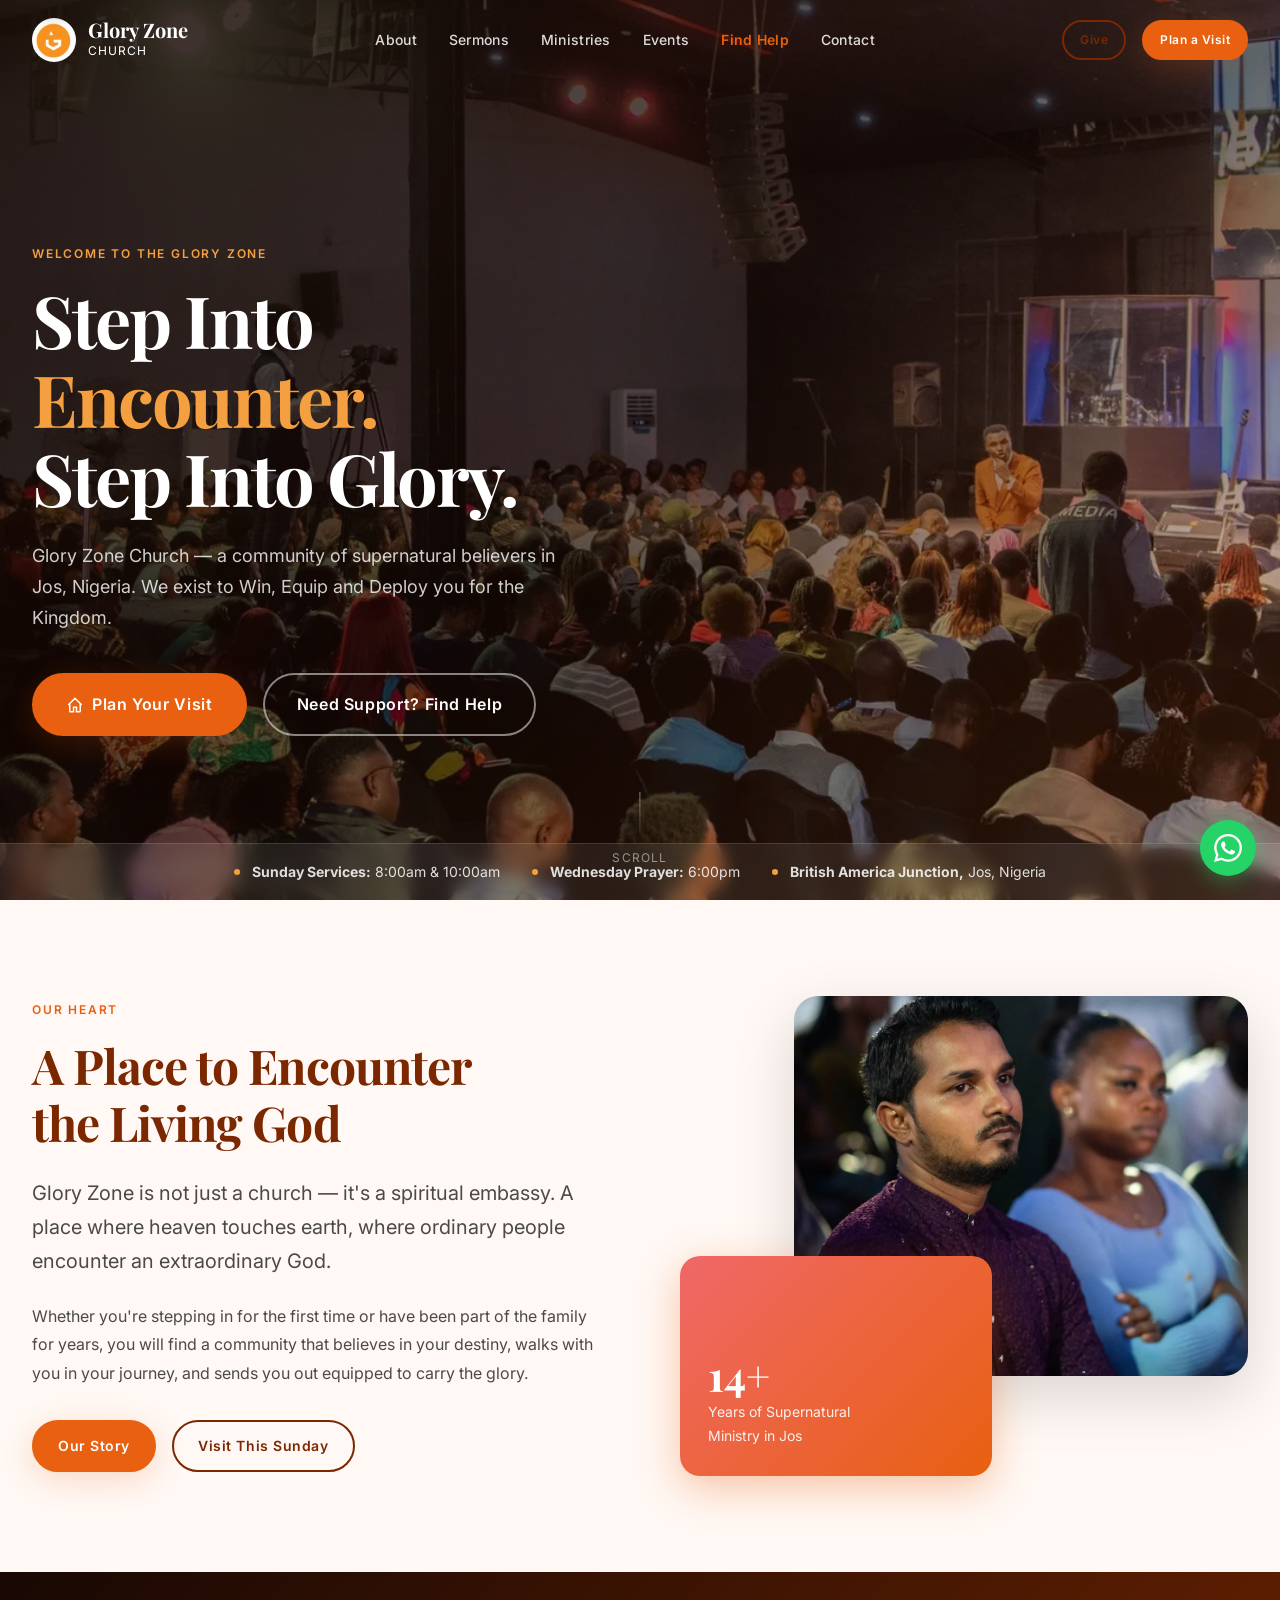
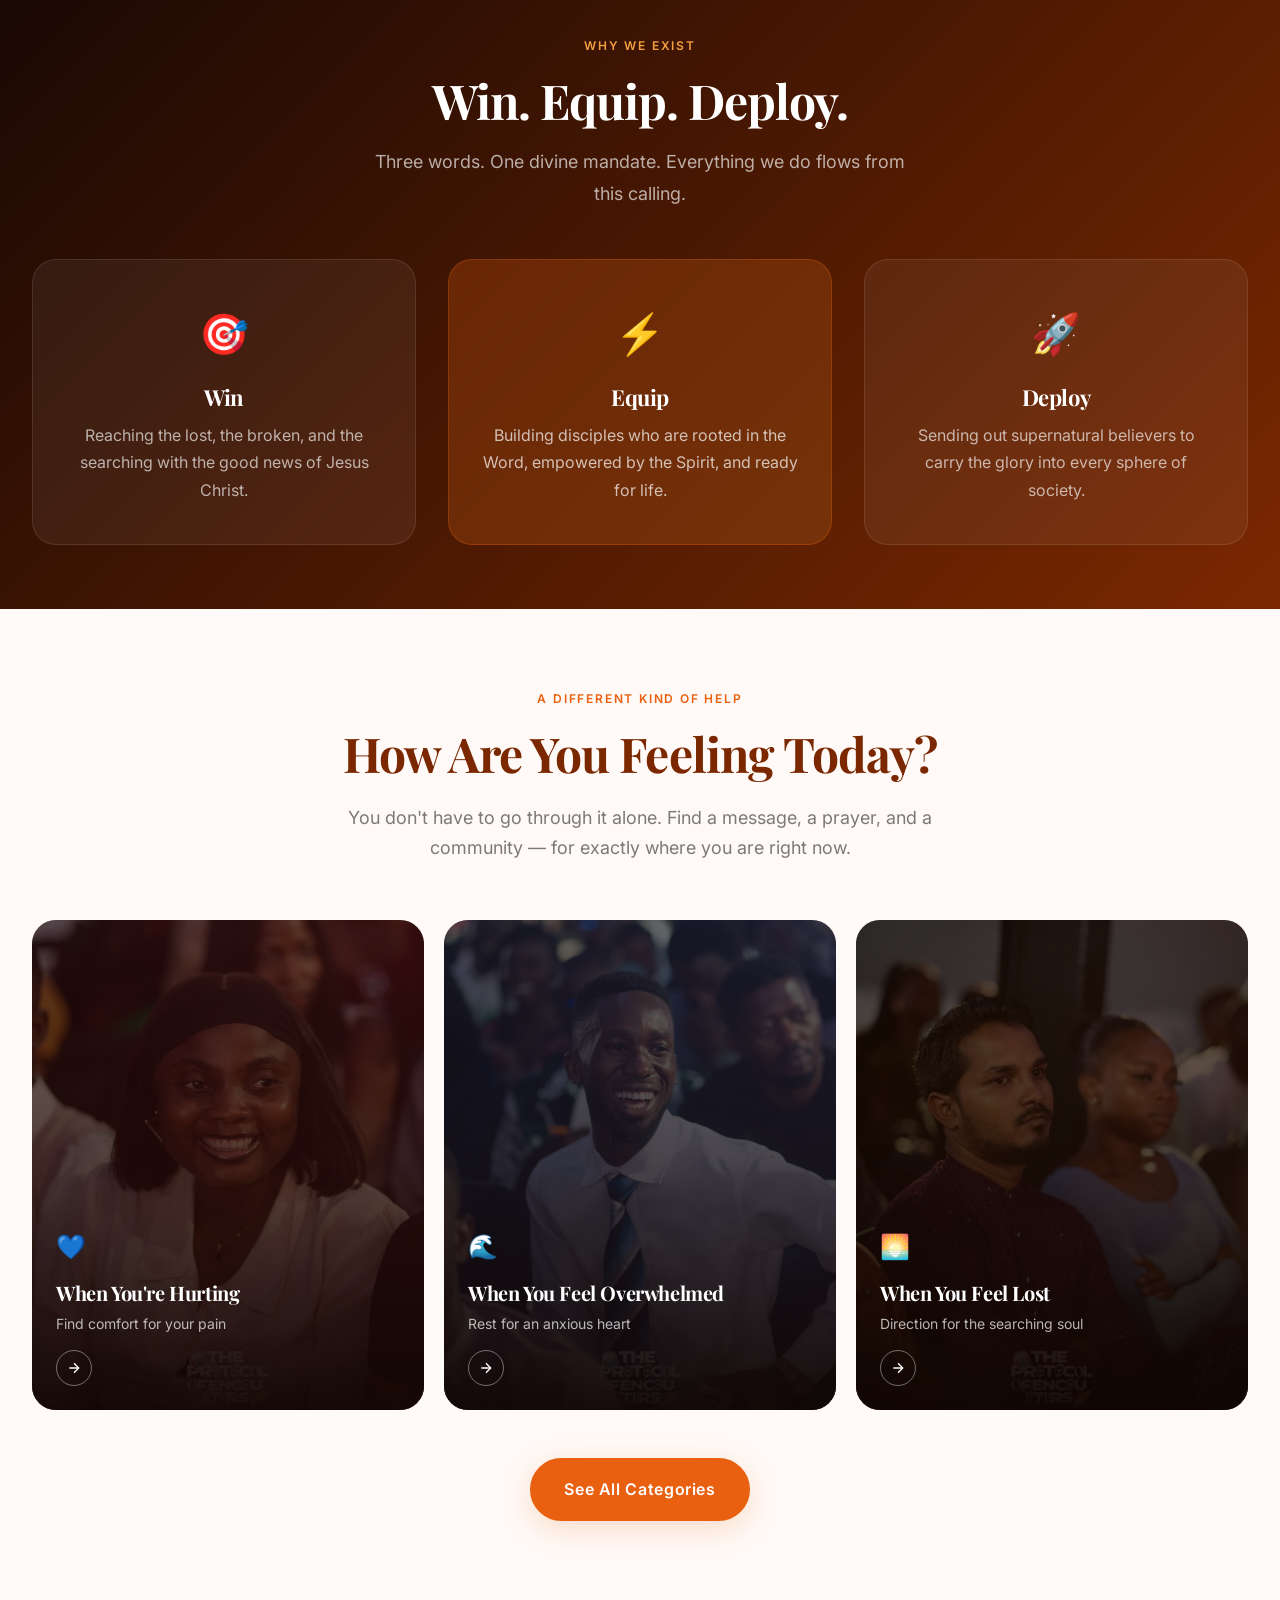
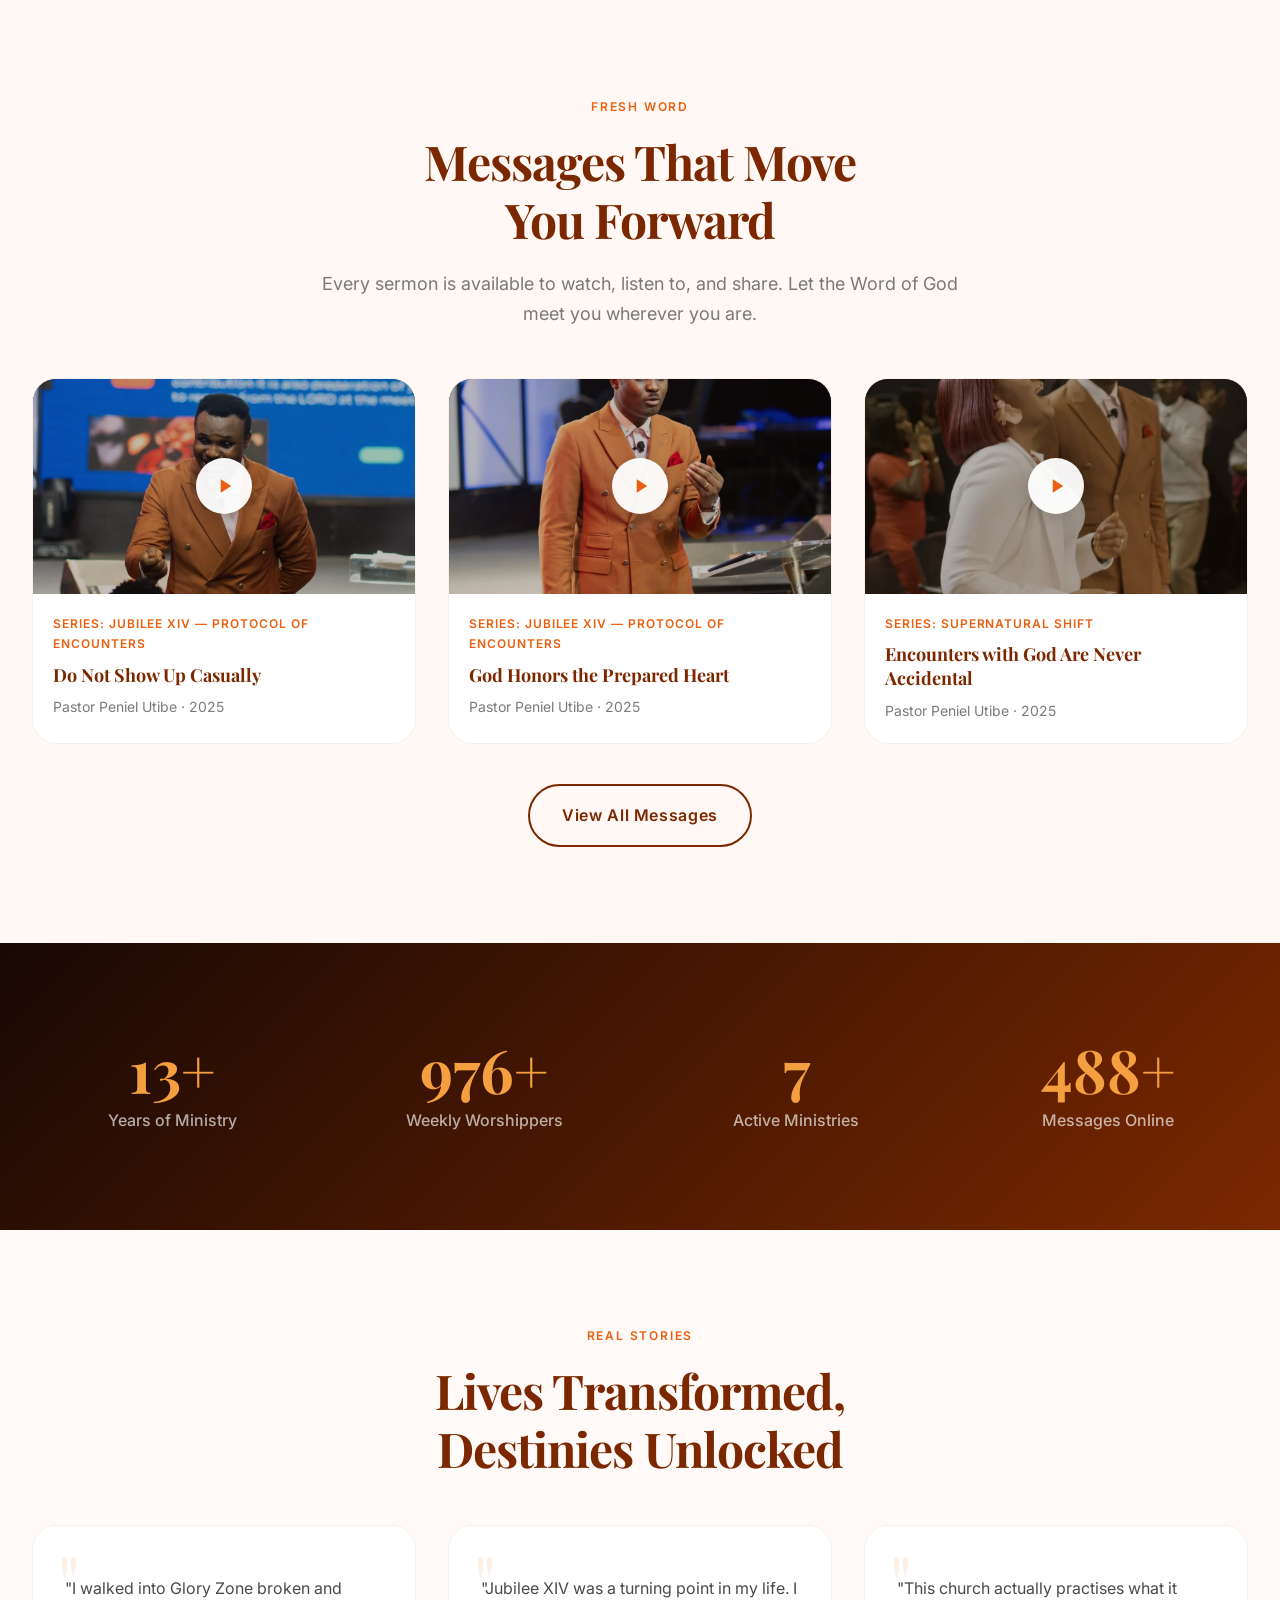
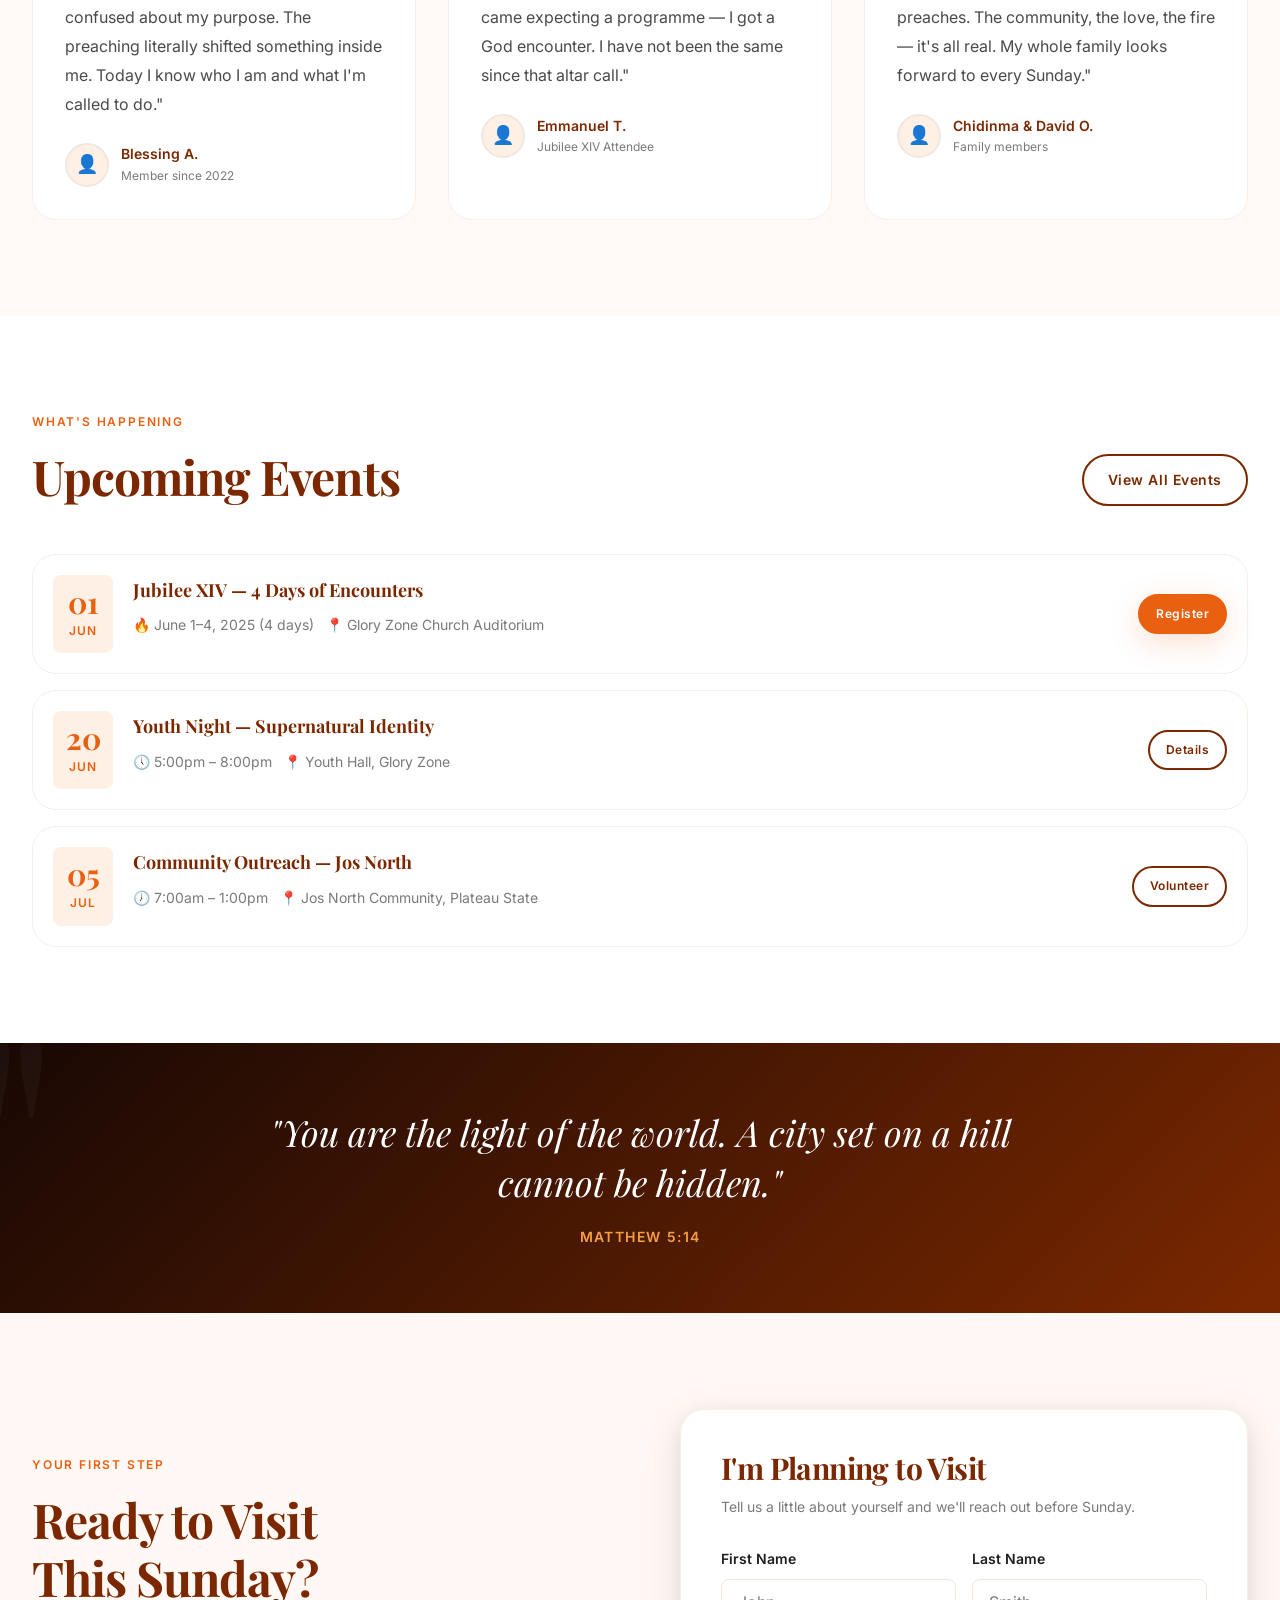
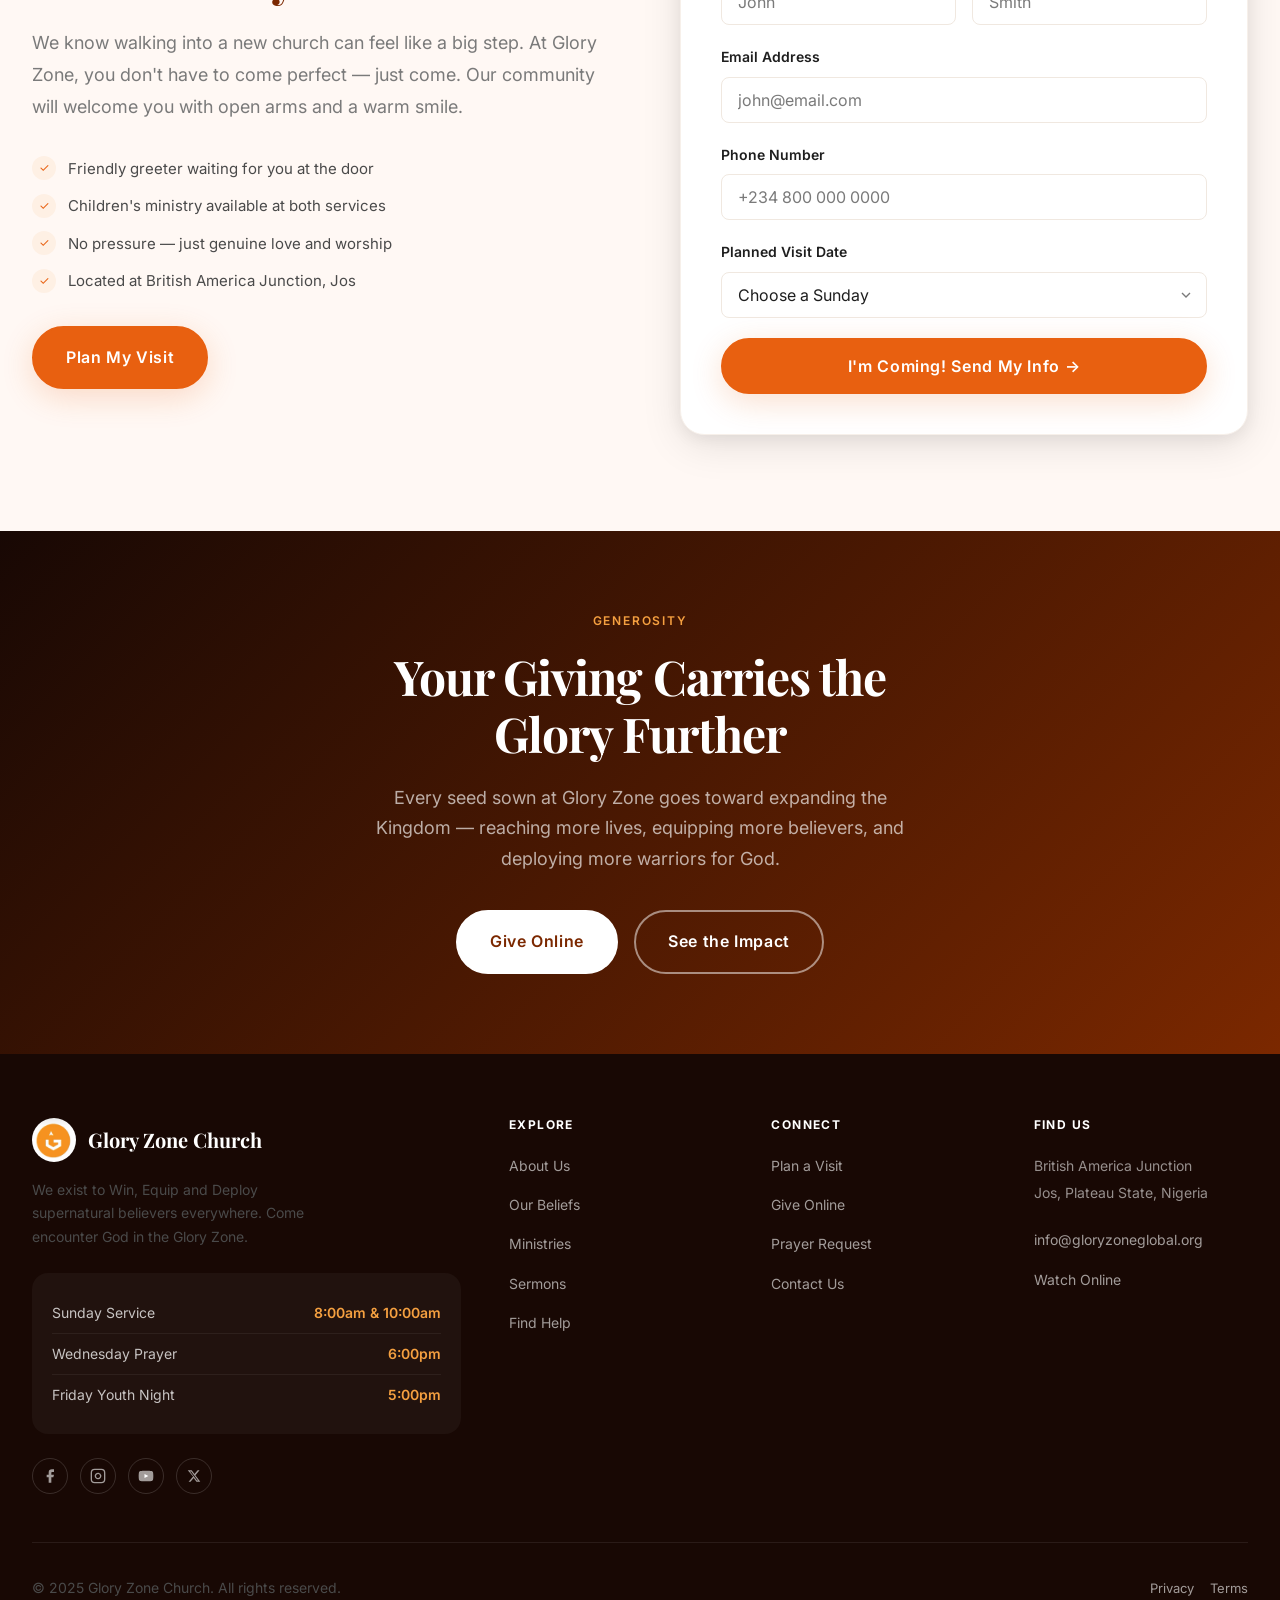
==== index.html @ 0516e6c7 "Launch Glory Zone Church website Complete multi-page site for Glory Zone Church, Jos, Nigeria. Inclu" ====
<!DOCTYPE html>
<html lang="en">
<head>
  <meta charset="UTF-8" />
  <meta name="viewport" content="width=device-width, initial-scale=1.0" />
  <meta name="description" content="Glory Zone Church — We exist to Win, Equip and Deploy supernatural believers. Join us every Sunday in Jos, Plateau State, Nigeria." />
  <meta property="og:title" content="Glory Zone Church" />
  <meta property="og:description" content="We exist to Win, Equip and Deploy supernatural believers everywhere." />
  <meta property="og:type" content="website" />
  <title>Glory Zone Church — Home</title>
  <link rel="preconnect" href="https://fonts.googleapis.com" />
  <link rel="preconnect" href="https://fonts.gstatic.com" crossorigin />
  <link href="https://fonts.googleapis.com/css2?family=Playfair+Display:ital,wght@0,700;0,800;1,700&family=Inter:wght@400;500;600&display=swap" rel="stylesheet" />
  <link rel="stylesheet" href="css/style.css" />
</head>
<body>

  <!-- NAVIGATION -->
  <nav class="nav nav--transparent" id="main-nav" data-transparent="true">
    <div class="nav__inner">
      <a href="index.html" class="nav__logo">
        <img src="logos/images.jpg" alt="Glory Zone Church" class="nav__logo-img" />
        <div>
          <div class="nav__logo-text">Glory Zone</div>
          <div class="nav__logo-sub">Church</div>
        </div>
      </a>
      <ul class="nav__links">
        <li><a href="about.html" class="nav__link">About</a></li>
        <li><a href="sermons.html" class="nav__link">Sermons</a></li>
        <li><a href="ministries.html" class="nav__link">Ministries</a></li>
        <li><a href="events.html" class="nav__link">Events</a></li>
        <li><a href="find-help.html" class="nav__link nav__link--find-help">Find Help</a></li>
        <li><a href="contact.html" class="nav__link">Contact</a></li>
      </ul>
      <div class="nav__actions">
        <a href="give.html" class="btn btn--secondary btn--sm">Give</a>
        <a href="plan-visit.html" class="btn btn--primary btn--sm">Plan a Visit</a>
        <button class="nav__menu-btn" id="menu-btn" aria-label="Open menu">
          <span></span><span></span><span></span>
        </button>
      </div>
    </div>
  </nav>

  <!-- Mobile Nav -->
  <div class="mobile-nav" id="mobile-nav">
    <button class="mobile-nav__close" id="mobile-nav-close">✕</button>
    <ul class="mobile-nav__links">
      <li><a href="index.html" class="mobile-nav__link">Home</a></li>
      <li><a href="about.html" class="mobile-nav__link">About</a></li>
      <li><a href="sermons.html" class="mobile-nav__link">Sermons</a></li>
      <li><a href="ministries.html" class="mobile-nav__link">Ministries</a></li>
      <li><a href="events.html" class="mobile-nav__link">Events</a></li>
      <li><a href="find-help.html" class="mobile-nav__link mobile-nav__link--find-help">Find Help</a></li>
      <li><a href="plan-visit.html" class="mobile-nav__link">Plan a Visit</a></li>
      <li><a href="give.html" class="mobile-nav__link">Give</a></li>
      <li><a href="contact.html" class="mobile-nav__link">Contact</a></li>
    </ul>
  </div>

  <main>

    <!-- ===================================================================
         HERO — Video background (Jubilee XIV)
    ==================================================================== -->
    <section class="hero">
      <div class="hero__bg" style="overflow:hidden;">
        <!-- Jubilee XIV video hero -->
        <video
          autoplay muted loop playsinline
          poster="Images/THE PROTOCOL OF ENCOUNTERS 🔥As we prepare for Jubilee XIV, do not show up casually. God honors (6).webp"
          style="position:absolute;top:50%;left:50%;min-width:100%;min-height:100%;width:auto;height:auto;transform:translate(-50%,-50%);object-fit:cover;"
        >
          <source src="Videos/Welcome to the week of JUBILEE XIV! 4 Days of Encounters of the God kind. 🔥 Starting this Thurs.mp4" type="video/mp4" />
        </video>
      </div>

      <div class="hero__content">
        <span class="hero__label animate-fade-up">Welcome to the Glory Zone</span>
        <h1 class="hero__title animate-fade-up animate-fade-up--delay-1">
          Step Into
          <span>Encounter.</span>
          Step Into Glory.
        </h1>
        <p class="hero__subtitle animate-fade-up animate-fade-up--delay-2">
          Glory Zone Church — a community of supernatural believers in Jos, Nigeria.
          We exist to Win, Equip and Deploy you for the Kingdom.
        </p>
        <div class="hero__actions animate-fade-up animate-fade-up--delay-3">
          <a href="plan-visit.html" class="btn btn--primary btn--lg">
            <svg viewBox="0 0 24 24" fill="none" stroke="currentColor" stroke-width="2"><path d="M3 12l9-9 9 9M5 10v10a1 1 0 001 1h4v-6h4v6h4a1 1 0 001-1V10"/></svg>
            Plan Your Visit
          </a>
          <a href="find-help.html" class="btn btn--ghost btn--lg">Need Support? Find Help</a>
        </div>
      </div>

      <!-- Service times bar -->
      <div class="service-bar" style="position:absolute;bottom:0;left:0;right:0;">
        <div class="service-bar__inner">
          <div class="service-bar__item">
            <div class="service-bar__dot"></div>
            <span><strong>Sunday Services:</strong> 8:00am &amp; 10:00am</span>
          </div>
          <div class="service-bar__item">
            <div class="service-bar__dot"></div>
            <span><strong>Wednesday Prayer:</strong> 6:00pm</span>
          </div>
          <div class="service-bar__item">
            <div class="service-bar__dot"></div>
            <span><strong>British America Junction,</strong> Jos, Nigeria</span>
          </div>
        </div>
      </div>

      <div class="hero__scroll">
        <div class="hero__scroll-line"></div>
        <span>Scroll</span>
      </div>
    </section>

    <!-- ===================================================================
         WELCOME SECTION
    ==================================================================== -->
    <section class="section section--warm">
      <div class="container">
        <div style="display:grid;grid-template-columns:1fr 1fr;gap:80px;align-items:center;">

          <div class="reveal">
            <span class="section-header__label">Our Heart</span>
            <h2 style="margin-bottom:24px;">A Place to Encounter<br>the Living God</h2>
            <p class="text-lead" style="margin-bottom:24px;">
              Glory Zone is not just a church — it's a spiritual embassy. A place where heaven touches earth,
              where ordinary people encounter an extraordinary God.
            </p>
            <p style="margin-bottom:32px;">
              Whether you're stepping in for the first time or have been part of the family for years,
              you will find a community that believes in your destiny, walks with you in your journey,
              and sends you out equipped to carry the glory.
            </p>
            <div style="display:flex;gap:16px;flex-wrap:wrap;">
              <a href="about.html" class="btn btn--primary">Our Story</a>
              <a href="plan-visit.html" class="btn btn--secondary">Visit This Sunday</a>
            </div>
          </div>

          <!-- Visual card stack -->
          <div class="reveal" style="position:relative;height:480px;">
            <div style="position:absolute;top:0;right:0;width:80%;height:380px;border-radius:24px;overflow:hidden;box-shadow:0 20px 60px rgba(0,0,0,0.15);">
              <img
                src="Images/THE PROTOCOL OF ENCOUNTERS 🔥As we prepare for Jubilee XIV, do not show up casually. God honors (4).webp"
                alt="Glory Zone congregation in worship"
                style="width:100%;height:100%;object-fit:cover;"
              />
            </div>
            <div style="position:absolute;bottom:0;left:0;width:55%;height:220px;background:linear-gradient(135deg,#F06868,#E86010);border-radius:20px;display:flex;flex-direction:column;align-items:flex-start;justify-content:flex-end;padding:28px;box-shadow:0 12px 40px rgba(232,96,16,0.35);">
              <div style="font-family:'Playfair Display',serif;font-size:42px;font-weight:700;color:white;line-height:1;">14+</div>
              <div style="font-size:14px;color:rgba(255,255,255,0.9);margin-top:4px;">Years of Supernatural<br>Ministry in Jos</div>
            </div>
          </div>

        </div>
      </div>
    </section>

    <!-- ===================================================================
         W.E.D MISSION STRIP
    ==================================================================== -->
    <section style="background:linear-gradient(135deg,#180804 0%,#7B2800 100%);padding:64px 0;">
      <div class="container">
        <div style="text-align:center;margin-bottom:48px;" class="reveal">
          <span class="section-header__label" style="color:var(--color-accent-light);">Why We Exist</span>
          <h2 style="color:white;margin-bottom:16px;">Win. Equip. Deploy.</h2>
          <p style="color:rgba(255,255,255,0.65);font-size:18px;max-width:560px;margin:0 auto;">
            Three words. One divine mandate. Everything we do flows from this calling.
          </p>
        </div>
        <div class="grid grid-3 reveal" style="gap:32px;">
          <div style="text-align:center;padding:40px 32px;background:rgba(255,255,255,0.06);border-radius:var(--radius-xl);border:1px solid rgba(255,255,255,0.10);">
            <div style="font-size:40px;margin-bottom:16px;">🎯</div>
            <h3 style="font-size:22px;margin-bottom:12px;color:white;">Win</h3>
            <p style="color:rgba(255,255,255,0.65);line-height:1.7;">Reaching the lost, the broken, and the searching with the good news of Jesus Christ.</p>
          </div>
          <div style="text-align:center;padding:40px 32px;background:linear-gradient(135deg,rgba(232,96,16,0.25),rgba(245,160,64,0.15));border-radius:var(--radius-xl);border:1px solid rgba(232,96,16,0.3);">
            <div style="font-size:40px;margin-bottom:16px;">⚡</div>
            <h3 style="font-size:22px;margin-bottom:12px;color:white;">Equip</h3>
            <p style="color:rgba(255,255,255,0.70);line-height:1.7;">Building disciples who are rooted in the Word, empowered by the Spirit, and ready for life.</p>
          </div>
          <div style="text-align:center;padding:40px 32px;background:rgba(255,255,255,0.06);border-radius:var(--radius-xl);border:1px solid rgba(255,255,255,0.10);">
            <div style="font-size:40px;margin-bottom:16px;">🚀</div>
            <h3 style="font-size:22px;margin-bottom:12px;color:white;">Deploy</h3>
            <p style="color:rgba(255,255,255,0.65);line-height:1.7;">Sending out supernatural believers to carry the glory into every sphere of society.</p>
          </div>
        </div>
      </div>
    </section>

    <!-- ===================================================================
         FIND HELP
    ==================================================================== -->
    <section class="section" style="background:var(--color-cream);padding:80px 0;">
      <div class="container">
        <div style="text-align:center;max-width:640px;margin:0 auto 56px;" class="reveal">
          <span class="section-header__label">A Different Kind of Help</span>
          <h2 style="margin-bottom:20px;">How Are You Feeling Today?</h2>
          <p style="color:var(--color-muted);font-size:18px;line-height:1.7;">
            You don't have to go through it alone. Find a message, a prayer, and a community — for exactly where you are right now.
          </p>
        </div>
        <div style="display:grid;grid-template-columns:repeat(3,1fr);gap:20px;margin-bottom:48px;" class="reveal">

          <a href="find-help.html#hurting" class="help-card">
            <div class="help-card__bg" style="background:linear-gradient(135deg,#2A0808 0%,#5A1A1A 100%);">
              <img src="Images/THE PROTOCOL OF ENCOUNTERS 🔥As we prepare for Jubilee XIV, do not show up casually. God honors.webp" alt="" style="width:100%;height:100%;object-fit:cover;opacity:0.4;" />
            </div>
            <div class="help-card__overlay"></div>
            <div class="help-card__content">
              <span class="help-card__icon">💙</span>
              <h3 class="help-card__title">When You're Hurting</h3>
              <p class="help-card__sub">Find comfort for your pain</p>
              <div class="help-card__arrow"><svg viewBox="0 0 24 24" stroke-width="2"><line x1="5" y1="12" x2="19" y2="12"/><polyline points="12 5 19 12 12 19"/></svg></div>
            </div>
          </a>

          <a href="find-help.html#overwhelmed" class="help-card">
            <div class="help-card__bg" style="background:linear-gradient(135deg,#1A1A2A 0%,#2A2A4A 100%);">
              <img src="Images/THE PROTOCOL OF ENCOUNTERS 🔥As we prepare for Jubilee XIV, do not show up casually. God honors (1).webp" alt="" style="width:100%;height:100%;object-fit:cover;opacity:0.35;" />
            </div>
            <div class="help-card__overlay"></div>
            <div class="help-card__content">
              <span class="help-card__icon">🌊</span>
              <h3 class="help-card__title">When You Feel Overwhelmed</h3>
              <p class="help-card__sub">Rest for an anxious heart</p>
              <div class="help-card__arrow"><svg viewBox="0 0 24 24" stroke-width="2"><line x1="5" y1="12" x2="19" y2="12"/><polyline points="12 5 19 12 12 19"/></svg></div>
            </div>
          </a>

          <a href="find-help.html#lost" class="help-card">
            <div class="help-card__bg" style="background:linear-gradient(135deg,#1A0A02 0%,#3A1808 100%);">
              <img src="Images/THE PROTOCOL OF ENCOUNTERS 🔥As we prepare for Jubilee XIV, do not show up casually. God honors (4).webp" alt="" style="width:100%;height:100%;object-fit:cover;opacity:0.35;" />
            </div>
            <div class="help-card__overlay"></div>
            <div class="help-card__content">
              <span class="help-card__icon">🌅</span>
              <h3 class="help-card__title">When You Feel Lost</h3>
              <p class="help-card__sub">Direction for the searching soul</p>
              <div class="help-card__arrow"><svg viewBox="0 0 24 24" stroke-width="2"><line x1="5" y1="12" x2="19" y2="12"/><polyline points="12 5 19 12 12 19"/></svg></div>
            </div>
          </a>

        </div>
        <div style="text-align:center;">
          <a href="find-help.html" class="btn btn--primary btn--lg">See All Categories</a>
        </div>
      </div>
    </section>

    <!-- ===================================================================
         LATEST SERMONS
    ==================================================================== -->
    <section class="section section--warm">
      <div class="container">
        <div class="section-header section-header--center reveal">
          <span class="section-header__label">Fresh Word</span>
          <h2 class="section-header__title">Messages That Move<br>You Forward</h2>
          <p class="section-header__desc">Every sermon is available to watch, listen to, and share. Let the Word of God meet you wherever you are.</p>
        </div>
        <div class="grid grid-3 reveal">

          <div class="sermon-card">
            <div class="sermon-card__thumb">
              <img src="Pastors photo/THE PROTOCOL OF ENCOUNTERS 🔥As we prepare for Jubilee XIV, do not show up casually. God honors (2).webp" alt="The Protocol of Encounters" style="width:100%;height:100%;object-fit:cover;" />
              <div class="sermon-card__play">
                <div class="sermon-card__play-btn" style="cursor:pointer;">
                  <svg width="18" height="18" viewBox="0 0 24 24"><polygon points="5 3 19 12 5 21 5 3"/></svg>
                </div>
              </div>
            </div>
            <div class="sermon-card__body">
              <div class="sermon-card__series">Series: Jubilee XIV — Protocol of Encounters</div>
              <div class="sermon-card__title">Do Not Show Up Casually</div>
              <div class="sermon-card__speaker">Pastor Peniel Utibe · 2025</div>
            </div>
          </div>

          <div class="sermon-card">
            <div class="sermon-card__thumb">
              <img src="Pastors photo/THE PROTOCOL OF ENCOUNTERS 🔥As we prepare for Jubilee XIV, do not show up casually. God honors (3).webp" alt="God Honors the Prepared" style="width:100%;height:100%;object-fit:cover;" />
              <div class="sermon-card__play">
                <div class="sermon-card__play-btn" style="cursor:pointer;">
                  <svg width="18" height="18" viewBox="0 0 24 24"><polygon points="5 3 19 12 5 21 5 3"/></svg>
                </div>
              </div>
            </div>
            <div class="sermon-card__body">
              <div class="sermon-card__series">Series: Jubilee XIV — Protocol of Encounters</div>
              <div class="sermon-card__title">God Honors the Prepared Heart</div>
              <div class="sermon-card__speaker">Pastor Peniel Utibe · 2025</div>
            </div>
          </div>

          <div class="sermon-card">
            <div class="sermon-card__thumb">
              <img src="Pastors photo/Forever, we join the host of Heaven to sing the song of angels, only you deserve our praise💃🕺 (1).webp" alt="Encounters with God" style="width:100%;height:100%;object-fit:cover;" />
              <div class="sermon-card__play">
                <div class="sermon-card__play-btn" style="cursor:pointer;">
                  <svg width="18" height="18" viewBox="0 0 24 24"><polygon points="5 3 19 12 5 21 5 3"/></svg>
                </div>
              </div>
            </div>
            <div class="sermon-card__body">
              <div class="sermon-card__series">Series: Supernatural Shift</div>
              <div class="sermon-card__title">Encounters with God Are Never Accidental</div>
              <div class="sermon-card__speaker">Pastor Peniel Utibe · 2025</div>
            </div>
          </div>

        </div>
        <div style="text-align:center;margin-top:40px;" class="reveal">
          <a href="sermons.html" class="btn btn--secondary btn--lg">View All Messages</a>
        </div>
      </div>
    </section>

    <!-- ===================================================================
         STATISTICS
    ==================================================================== -->
    <section class="section" style="background:linear-gradient(135deg,#180804 0%,#7B2800 100%);padding:64px 0;">
      <div class="container">
        <div class="grid grid-4">
          <div class="stat-card reveal">
            <div class="stat-card__number" data-count="14" data-suffix="+">14+</div>
            <div class="stat-card__label">Years of Ministry</div>
          </div>
          <div class="stat-card reveal">
            <div class="stat-card__number" data-count="1000" data-suffix="+">1000+</div>
            <div class="stat-card__label">Weekly Worshippers</div>
          </div>
          <div class="stat-card reveal">
            <div class="stat-card__number" data-count="8" data-suffix="">8</div>
            <div class="stat-card__label">Active Ministries</div>
          </div>
          <div class="stat-card reveal">
            <div class="stat-card__number" data-count="500" data-suffix="+">500+</div>
            <div class="stat-card__label">Messages Online</div>
          </div>
        </div>
      </div>
    </section>

    <!-- ===================================================================
         TESTIMONIALS
    ==================================================================== -->
    <section class="section section--cream">
      <div class="container">
        <div class="section-header section-header--center reveal">
          <span class="section-header__label">Real Stories</span>
          <h2 class="section-header__title">Lives Transformed,<br>Destinies Unlocked</h2>
        </div>
        <div class="grid grid-3 reveal">

          <div class="testimonial">
            <p class="testimonial__text">
              "I walked into Glory Zone broken and confused about my purpose. The preaching literally shifted something inside me. Today I know who I am and what I'm called to do."
            </p>
            <div class="testimonial__author">
              <div class="testimonial__avatar-placeholder">👤</div>
              <div>
                <div class="testimonial__name">Blessing A.</div>
                <div class="testimonial__role">Member since 2022</div>
              </div>
            </div>
          </div>

          <div class="testimonial">
            <p class="testimonial__text">
              "Jubilee XIV was a turning point in my life. I came expecting a programme — I got a God encounter. I have not been the same since that altar call."
            </p>
            <div class="testimonial__author">
              <div class="testimonial__avatar-placeholder">👤</div>
              <div>
                <div class="testimonial__name">Emmanuel T.</div>
                <div class="testimonial__role">Jubilee XIV Attendee</div>
              </div>
            </div>
          </div>

          <div class="testimonial">
            <p class="testimonial__text">
              "This church actually practises what it preaches. The community, the love, the fire — it's all real. My whole family looks forward to every Sunday."
            </p>
            <div class="testimonial__author">
              <div class="testimonial__avatar-placeholder">👤</div>
              <div>
                <div class="testimonial__name">Chidinma &amp; David O.</div>
                <div class="testimonial__role">Family members</div>
              </div>
            </div>
          </div>

        </div>
      </div>
    </section>

    <!-- ===================================================================
         UPCOMING EVENTS
    ==================================================================== -->
    <section class="section">
      <div class="container">
        <div style="display:flex;justify-content:space-between;align-items:flex-end;margin-bottom:48px;" class="reveal">
          <div>
            <span class="section-header__label">What's Happening</span>
            <h2>Upcoming Events</h2>
          </div>
          <a href="events.html" class="btn btn--secondary">View All Events</a>
        </div>
        <div style="display:flex;flex-direction:column;gap:16px;" class="reveal">

          <div class="event-card" data-category="conference">
            <div class="event-card__date">
              <div class="event-card__day">01</div>
              <div class="event-card__month">Jun</div>
            </div>
            <div class="event-card__body">
              <div class="event-card__title">Jubilee XIV — 4 Days of Encounters</div>
              <div class="event-card__meta">
                <span>🔥 June 1–4, 2025 (4 days)</span>
                <span>📍 Glory Zone Church Auditorium</span>
              </div>
            </div>
            <a href="events.html" class="btn btn--primary btn--sm" style="flex-shrink:0;align-self:center;">Register</a>
          </div>

          <div class="event-card" data-category="youth">
            <div class="event-card__date">
              <div class="event-card__day">20</div>
              <div class="event-card__month">Jun</div>
            </div>
            <div class="event-card__body">
              <div class="event-card__title">Youth Night — Supernatural Identity</div>
              <div class="event-card__meta">
                <span>🕔 5:00pm – 8:00pm</span>
                <span>📍 Youth Hall, Glory Zone</span>
              </div>
            </div>
            <a href="events.html" class="btn btn--secondary btn--sm" style="flex-shrink:0;align-self:center;">Details</a>
          </div>

          <div class="event-card" data-category="outreach">
            <div class="event-card__date">
              <div class="event-card__day">05</div>
              <div class="event-card__month">Jul</div>
            </div>
            <div class="event-card__body">
              <div class="event-card__title">Community Outreach — Jos North</div>
              <div class="event-card__meta">
                <span>🕖 7:00am – 1:00pm</span>
                <span>📍 Jos North Community, Plateau State</span>
              </div>
            </div>
            <a href="events.html" class="btn btn--secondary btn--sm" style="flex-shrink:0;align-self:center;">Volunteer</a>
          </div>

        </div>
      </div>
    </section>

    <!-- ===================================================================
         SCRIPTURE BANNER
    ==================================================================== -->
    <div class="scripture-banner">
      <p class="scripture-banner__text">
        "You are the light of the world. A city set on a hill<br>cannot be hidden."
      </p>
      <p class="scripture-banner__ref">Matthew 5:14</p>
    </div>

    <!-- ===================================================================
         PLAN YOUR VISIT CTA
    ==================================================================== -->
    <section class="section section--warm">
      <div class="container">
        <div style="display:grid;grid-template-columns:1fr 1fr;gap:80px;align-items:center;" class="reveal">
          <div>
            <span class="section-header__label">Your First Step</span>
            <h2 style="margin-bottom:20px;">Ready to Visit<br>This Sunday?</h2>
            <p style="font-size:18px;line-height:1.8;color:var(--color-muted);margin-bottom:32px;">
              We know walking into a new church can feel like a big step. At Glory Zone, you don't have
              to come perfect — just come. Our community will welcome you with open arms and a warm smile.
            </p>
            <ul style="display:flex;flex-direction:column;gap:12px;margin-bottom:32px;">
              <li style="display:flex;gap:12px;align-items:center;font-size:15px;color:var(--color-text-soft);">
                <span style="width:24px;height:24px;background:var(--color-accent-subtle);border-radius:50%;display:flex;align-items:center;justify-content:center;color:var(--color-accent);font-size:12px;flex-shrink:0;">✓</span>
                Friendly greeter waiting for you at the door
              </li>
              <li style="display:flex;gap:12px;align-items:center;font-size:15px;color:var(--color-text-soft);">
                <span style="width:24px;height:24px;background:var(--color-accent-subtle);border-radius:50%;display:flex;align-items:center;justify-content:center;color:var(--color-accent);font-size:12px;flex-shrink:0;">✓</span>
                Children's ministry available at both services
              </li>
              <li style="display:flex;gap:12px;align-items:center;font-size:15px;color:var(--color-text-soft);">
                <span style="width:24px;height:24px;background:var(--color-accent-subtle);border-radius:50%;display:flex;align-items:center;justify-content:center;color:var(--color-accent);font-size:12px;flex-shrink:0;">✓</span>
                No pressure — just genuine love and worship
              </li>
              <li style="display:flex;gap:12px;align-items:center;font-size:15px;color:var(--color-text-soft);">
                <span style="width:24px;height:24px;background:var(--color-accent-subtle);border-radius:50%;display:flex;align-items:center;justify-content:center;color:var(--color-accent);font-size:12px;flex-shrink:0;">✓</span>
                Located at British America Junction, Jos
              </li>
            </ul>
            <a href="plan-visit.html" class="btn btn--primary btn--lg">Plan My Visit</a>
          </div>

          <!-- Visit form -->
          <div style="background:white;border-radius:24px;padding:40px;box-shadow:var(--shadow-lg);border:1px solid var(--color-border-light);">
            <h3 style="margin-bottom:8px;">I'm Planning to Visit</h3>
            <p style="font-size:14px;color:var(--color-muted);margin-bottom:28px;">Tell us a little about yourself and we'll reach out before Sunday.</p>
            <form id="visit-form">
              <div class="form-row">
                <div class="form-group">
                  <label class="form-label" for="visit-fname">First Name</label>
                  <input type="text" id="visit-fname" class="form-input" placeholder="John" required />
                </div>
                <div class="form-group">
                  <label class="form-label" for="visit-lname">Last Name</label>
                  <input type="text" id="visit-lname" class="form-input" placeholder="Smith" />
                </div>
              </div>
              <div class="form-group">
                <label class="form-label" for="visit-email">Email Address</label>
                <input type="email" id="visit-email" class="form-input" placeholder="john@email.com" required />
              </div>
              <div class="form-group">
                <label class="form-label" for="visit-phone">Phone Number</label>
                <input type="tel" id="visit-phone" class="form-input" placeholder="+234 800 000 0000" />
              </div>
              <div class="form-group">
                <label class="form-label" for="visit-date">Planned Visit Date</label>
                <select id="visit-date" class="form-select">
                  <option value="">Choose a Sunday</option>
                  <option>This Sunday</option>
                  <option>Next Sunday</option>
                  <option>In Two Weeks</option>
                </select>
              </div>
              <button type="submit" class="btn btn--primary btn--full btn--lg">
                I'm Coming! Send My Info →
              </button>
            </form>
          </div>

        </div>
      </div>
    </section>

    <!-- ===================================================================
         GIVE TEASER
    ==================================================================== -->
    <section class="section" style="background:linear-gradient(135deg,#180804 0%,#7B2800 100%);padding:80px 0;text-align:center;">
      <div class="container">
        <div class="reveal" style="max-width:560px;margin:0 auto;">
          <span class="section-header__label" style="color:var(--color-accent-light);">Generosity</span>
          <h2 style="color:white;margin-bottom:20px;">Your Giving Carries the Glory Further</h2>
          <p style="color:rgba(255,255,255,0.65);font-size:18px;line-height:1.7;margin-bottom:36px;">
            Every seed sown at Glory Zone goes toward expanding the Kingdom — reaching more lives,
            equipping more believers, and deploying more warriors for God.
          </p>
          <div style="display:flex;gap:16px;justify-content:center;flex-wrap:wrap;">
            <a href="give.html" class="btn btn--white btn--lg">Give Online</a>
            <a href="give.html#why" class="btn btn--ghost btn--lg">See the Impact</a>
          </div>
        </div>
      </div>
    </section>

  </main>

  <!-- FOOTER -->
  <footer class="footer">
    <div class="container">
      <div class="footer__grid">
        <div class="footer__brand">
          <a href="index.html" class="footer__logo">
            <img src="logos/images.jpg" alt="Glory Zone Church" class="footer__logo-img" />
            <span class="footer__logo-name">Glory Zone Church</span>
          </a>
          <p class="footer__tagline">We exist to Win, Equip and Deploy supernatural believers everywhere. Come encounter God in the Glory Zone.</p>
          <div class="footer__service-times">
            <div class="footer__service-time"><span>Sunday Service</span><span>8:00am &amp; 10:00am</span></div>
            <div class="footer__service-time"><span>Wednesday Prayer</span><span>6:00pm</span></div>
            <div class="footer__service-time"><span>Friday Youth Night</span><span>5:00pm</span></div>
          </div>
          <div class="footer__socials mt-6">
            <a href="https://www.facebook.com/gloryzonechurch/" class="footer__social" aria-label="Facebook" target="_blank" rel="noopener">
              <svg width="16" height="16" viewBox="0 0 24 24" fill="currentColor"><path d="M18 2h-3a5 5 0 00-5 5v3H7v4h3v8h4v-8h3l1-4h-4V7a1 1 0 011-1h3z"/></svg>
            </a>
            <a href="https://www.instagram.com/gloryzone_church/" class="footer__social" aria-label="Instagram" target="_blank" rel="noopener">
              <svg width="16" height="16" viewBox="0 0 24 24" fill="none" stroke="currentColor" stroke-width="2"><rect x="2" y="2" width="20" height="20" rx="5" ry="5"/><path d="M16 11.37A4 4 0 1112.63 8 4 4 0 0116 11.37z"/><line x1="17.5" y1="6.5" x2="17.51" y2="6.5"/></svg>
            </a>
            <a href="https://www.youtube.com/@gloryzonechurch" class="footer__social" aria-label="YouTube" target="_blank" rel="noopener">
              <svg width="16" height="16" viewBox="0 0 24 24" fill="currentColor"><path d="M22.54 6.42a2.78 2.78 0 00-1.95-1.96C18.88 4 12 4 12 4s-6.88 0-8.59.46a2.78 2.78 0 00-1.95 1.96A29 29 0 001 12a29 29 0 00.46 5.58A2.78 2.78 0 003.41 19.6C5.12 20 12 20 12 20s6.88 0 8.59-.46a2.78 2.78 0 001.95-1.95A29 29 0 0023 12a29 29 0 00-.46-5.58z"/><polygon points="9.75 15.02 15.5 12 9.75 8.98 9.75 15.02" fill="white"/></svg>
            </a>
            <a href="https://x.com/gloryzoneglobal" class="footer__social" aria-label="X / Twitter" target="_blank" rel="noopener">
              <svg width="14" height="14" viewBox="0 0 24 24" fill="currentColor"><path d="M18.244 2.25h3.308l-7.227 8.26 8.502 11.24H16.17l-4.714-6.231-5.401 6.231H2.744l7.73-8.835L1.254 2.25H8.08l4.713 6.231zm-1.161 17.52h1.833L7.084 4.126H5.117z"/></svg>
            </a>
          </div>
        </div>
        <div>
          <h4 class="footer__col-title">Explore</h4>
          <ul class="footer__links">
            <li><a href="about.html" class="footer__link">About Us</a></li>
            <li><a href="beliefs.html" class="footer__link">Our Beliefs</a></li>
            <li><a href="ministries.html" class="footer__link">Ministries</a></li>
            <li><a href="sermons.html" class="footer__link">Sermons</a></li>
            <li><a href="find-help.html" class="footer__link">Find Help</a></li>
          </ul>
        </div>
        <div>
          <h4 class="footer__col-title">Connect</h4>
          <ul class="footer__links">
            <li><a href="plan-visit.html" class="footer__link">Plan a Visit</a></li>
            <li><a href="give.html" class="footer__link">Give Online</a></li>
            <li><a href="contact.html#prayer" class="footer__link">Prayer Request</a></li>
            <li><a href="contact.html" class="footer__link">Contact Us</a></li>
          </ul>
        </div>
        <div>
          <h4 class="footer__col-title">Find Us</h4>
          <ul class="footer__links">
            <li><span style="cursor:default;color:rgba(255,255,255,0.55);font-size:14px;">British America Junction<br>Jos, Plateau State, Nigeria</span></li>
            <li style="margin-top:8px;"><a href="mailto:info@gloryzoneglobal.org" class="footer__link">info@gloryzoneglobal.org</a></li>
            <li><a href="https://www.youtube.com/@gloryzonechurch" class="footer__link" target="_blank">Watch Online</a></li>
          </ul>
        </div>
      </div>
      <div class="footer__bottom">
        <p>© 2025 Glory Zone Church. All rights reserved.</p>
        <div style="display:flex;gap:16px;">
          <a href="#" class="footer__link" style="font-size:13px;">Privacy</a>
          <a href="#" class="footer__link" style="font-size:13px;">Terms</a>
        </div>
      </div>
    </div>
  </footer>

  <a href="https://wa.me/2348000000000" class="whatsapp-float" target="_blank" rel="noopener" aria-label="Chat on WhatsApp">
    <svg viewBox="0 0 24 24"><path d="M17.472 14.382c-.297-.149-1.758-.867-2.03-.967-.273-.099-.471-.148-.67.15-.197.297-.767.966-.94 1.164-.173.199-.347.223-.644.075-.297-.15-1.255-.463-2.39-1.475-.883-.788-1.48-1.761-1.653-2.059-.173-.297-.018-.458.13-.606.134-.133.298-.347.446-.52.149-.174.198-.298.298-.497.099-.198.05-.371-.025-.52-.075-.149-.669-1.612-.916-2.207-.242-.579-.487-.5-.669-.51-.173-.008-.371-.01-.57-.01-.198 0-.52.074-.792.372-.272.297-1.04 1.016-1.04 2.479 0 1.462 1.065 2.875 1.213 3.074.149.198 2.096 3.2 5.077 4.487.709.306 1.262.489 1.694.625.712.227 1.36.195 1.871.118.571-.085 1.758-.719 2.006-1.413.248-.694.248-1.289.173-1.413-.074-.124-.272-.198-.57-.347m-5.421 7.403h-.004a9.87 9.87 0 01-5.031-1.378l-.361-.214-3.741.982.998-3.648-.235-.374a9.86 9.86 0 01-1.51-5.26c.001-5.45 4.436-9.884 9.888-9.884 2.64 0 5.122 1.03 6.988 2.898a9.825 9.825 0 012.893 6.994c-.003 5.45-4.437 9.884-9.885 9.884m8.413-18.297A11.815 11.815 0 0012.05 0C5.495 0 .16 5.335.157 11.892c0 2.096.547 4.142 1.588 5.945L.057 24l6.305-1.654a11.882 11.882 0 005.683 1.448h.005c6.554 0 11.89-5.335 11.893-11.893a11.821 11.821 0 00-3.48-8.413z" fill="white"/></svg>
  </a>

  <script src="js/main.js"></script>
</body>
</html>
---- css/style.css ----
/* ==========================================================================
   GLORY ZONE CHURCH — MASTER STYLESHEET
   Brand: Warm Coral-to-Orange (from logo gradient), fiery & glorious
   ========================================================================== */

/* --------------------------------------------------------------------------
   1. DESIGN TOKENS (CSS VARIABLES)
   -------------------------------------------------------------------------- */
:root {
  /* Primary Palette — Deep Burnt Orange & Warm Gold (Glory Zone logo colors) */
  --color-primary:       #7B2800;
  --color-primary-dark:  #180804;
  --color-primary-light: #A83E10;
  --color-accent:        #E86010;
  --color-accent-light:  #F5A040;
  --color-accent-subtle: #FEF0E4;

  /* Neutrals */
  --color-warm:          #FFF8F4;
  --color-cream:         #FFFAF7;
  --color-white:         #FFFFFF;
  --color-text:          #1E1E1E;
  --color-text-soft:     #4A4A4A;
  --color-muted:         #7A7A7A;
  --color-border:        #F0E8E0;
  --color-border-light:  #F7F0EA;

  /* Emotional UI Colors */
  --color-calm:          #4A7FA5;
  --color-hope:          #7BA05B;
  --color-gentle:        #9E7BB5;

  /* Typography */
  --font-heading: 'Playfair Display', Georgia, serif;
  --font-body:    'Inter', -apple-system, BlinkMacSystemFont, sans-serif;
  --font-label:   'Inter', sans-serif;

  /* Type Scale */
  --text-xs:   0.75rem;
  --text-sm:   0.875rem;
  --text-base: 1rem;
  --text-lg:   1.125rem;
  --text-xl:   1.25rem;
  --text-2xl:  1.5rem;
  --text-3xl:  1.875rem;
  --text-4xl:  2.25rem;
  --text-5xl:  3rem;
  --text-6xl:  3.75rem;
  --text-7xl:  4.5rem;

  /* Spacing */
  --space-1:  0.25rem;
  --space-2:  0.5rem;
  --space-3:  0.75rem;
  --space-4:  1rem;
  --space-5:  1.25rem;
  --space-6:  1.5rem;
  --space-8:  2rem;
  --space-10: 2.5rem;
  --space-12: 3rem;
  --space-16: 4rem;
  --space-20: 5rem;
  --space-24: 6rem;
  --space-32: 8rem;
  --space-40: 10rem;

  /* Border Radius */
  --radius-sm:   4px;
  --radius-md:   8px;
  --radius-lg:   16px;
  --radius-xl:   24px;
  --radius-2xl:  32px;
  --radius-full: 9999px;

  /* Shadows */
  --shadow-sm:   0 1px 3px rgba(0,0,0,0.06), 0 1px 2px rgba(0,0,0,0.04);
  --shadow-md:   0 4px 16px rgba(0,0,0,0.08), 0 2px 6px rgba(0,0,0,0.05);
  --shadow-lg:   0 10px 40px rgba(0,0,0,0.10), 0 4px 16px rgba(0,0,0,0.06);
  --shadow-xl:   0 20px 60px rgba(0,0,0,0.12), 0 8px 24px rgba(0,0,0,0.08);
  --shadow-warm: 0 8px 32px rgba(232, 96, 16, 0.20);

  /* Transitions */
  --transition-fast:   150ms ease;
  --transition-base:   250ms ease;
  --transition-slow:   400ms ease;
  --transition-smooth: 600ms cubic-bezier(0.4, 0, 0.2, 1);

  /* Layout */
  --max-width:       1280px;
  --content-width:   900px;
  --nav-height:      80px;
  --section-padding: var(--space-24) var(--space-8);
}

/* --------------------------------------------------------------------------
   2. RESET & BASE
   -------------------------------------------------------------------------- */
*, *::before, *::after {
  box-sizing: border-box;
  margin: 0;
  padding: 0;
}

html {
  font-size: 16px;
  scroll-behavior: smooth;
  -webkit-font-smoothing: antialiased;
  -moz-osx-font-smoothing: grayscale;
  text-rendering: optimizeLegibility;
}

body {
  font-family: var(--font-body);
  font-size: var(--text-base);
  color: var(--color-text);
  background-color: var(--color-white);
  line-height: 1.7;
  overflow-x: hidden;
}

img { max-width: 100%; height: auto; display: block; }
a   { color: inherit; text-decoration: none; }
ul, ol { list-style: none; }
button { font-family: inherit; cursor: pointer; border: none; background: none; }
input, textarea, select { font-family: inherit; font-size: inherit; }

/* --------------------------------------------------------------------------
   3. TYPOGRAPHY
   -------------------------------------------------------------------------- */
h1, h2, h3, h4, h5, h6 {
  font-family: var(--font-heading);
  font-weight: 700;
  line-height: 1.2;
  color: var(--color-primary);
  letter-spacing: -0.02em;
}

h1 { font-size: clamp(var(--text-4xl), 6vw, var(--text-7xl)); }
h2 { font-size: clamp(var(--text-3xl), 4vw, var(--text-5xl)); }
h3 { font-size: clamp(var(--text-2xl), 3vw, var(--text-3xl)); }
h4 { font-size: var(--text-xl); }
h5 { font-size: var(--text-lg); }
h6 { font-size: var(--text-base); }

p { color: var(--color-text-soft); line-height: 1.8; }

.text-lead {
  font-size: var(--text-xl);
  color: var(--color-text-soft);
  line-height: 1.7;
  font-weight: 400;
}

.text-label {
  font-family: var(--font-label);
  font-size: var(--text-xs);
  font-weight: 600;
  letter-spacing: 0.12em;
  text-transform: uppercase;
  color: var(--color-accent);
}

blockquote {
  font-family: var(--font-heading);
  font-size: var(--text-2xl);
  font-style: italic;
  color: var(--color-primary);
  line-height: 1.5;
  border-left: 3px solid var(--color-accent);
  padding-left: var(--space-6);
}

/* --------------------------------------------------------------------------
   4. LAYOUT UTILITIES
   -------------------------------------------------------------------------- */
.container {
  width: 100%;
  max-width: var(--max-width);
  margin-left: auto;
  margin-right: auto;
  padding-left: var(--space-8);
  padding-right: var(--space-8);
}
.container--narrow { max-width: var(--content-width); }
.container--wide   { max-width: 1440px; }

.section    { padding: var(--space-24) 0; }
.section--lg { padding: var(--space-32) 0; }
.section--sm { padding: var(--space-16) 0; }
.section--warm  { background-color: var(--color-warm); }
.section--cream { background-color: var(--color-cream); }
.section--dark  { background-color: var(--color-primary-dark); color: var(--color-white); }

.section--dark h1, .section--dark h2,
.section--dark h3, .section--dark h4 { color: var(--color-white); }
.section--dark p { color: rgba(255,255,255,0.75); }

.grid   { display: grid; gap: var(--space-8); }
.grid-2 { grid-template-columns: repeat(2, 1fr); }
.grid-3 { grid-template-columns: repeat(3, 1fr); }
.grid-4 { grid-template-columns: repeat(4, 1fr); }

.flex         { display: flex; }
.flex-center  { display: flex; align-items: center; justify-content: center; }
.flex-between { display: flex; align-items: center; justify-content: space-between; }
.flex-col     { display: flex; flex-direction: column; }

.text-center { text-align: center; }
.text-left   { text-align: left; }
.text-right  { text-align: right; }

.gap-2 { gap: var(--space-2); }
.gap-4 { gap: var(--space-4); }
.gap-6 { gap: var(--space-6); }
.gap-8 { gap: var(--space-8); }

/* --------------------------------------------------------------------------
   5. NAVIGATION
   -------------------------------------------------------------------------- */
.nav {
  position: fixed;
  top: 0; left: 0; right: 0;
  z-index: 1000;
  height: var(--nav-height);
  display: flex;
  align-items: center;
  transition: background var(--transition-slow), box-shadow var(--transition-slow);
}

.nav--transparent { background: transparent; }

.nav--scrolled {
  background: rgba(255,255,255,0.97);
  backdrop-filter: blur(12px);
  -webkit-backdrop-filter: blur(12px);
  box-shadow: 0 1px 0 rgba(0,0,0,0.06);
}

.nav__inner {
  width: 100%;
  max-width: var(--max-width);
  margin: 0 auto;
  padding: 0 var(--space-8);
  display: flex;
  align-items: center;
  justify-content: space-between;
}

.nav__logo {
  display: flex;
  align-items: center;
  gap: var(--space-3);
  text-decoration: none;
}

.nav__logo-img {
  width: 44px;
  height: 44px;
  border-radius: var(--radius-full);
  object-fit: cover;
  flex-shrink: 0;
}

.nav__logo-text {
  font-family: var(--font-heading);
  font-size: var(--text-xl);
  font-weight: 700;
  color: var(--color-primary);
  line-height: 1.1;
}

.nav__logo-sub {
  font-family: var(--font-body);
  font-size: var(--text-xs);
  color: var(--color-muted);
  font-weight: 400;
  letter-spacing: 0.08em;
  text-transform: uppercase;
}

.nav--transparent .nav__logo-text,
.nav--transparent .nav__logo-sub { color: white; }

.nav__links {
  display: flex;
  align-items: center;
  gap: var(--space-8);
}

.nav__link {
  font-size: var(--text-sm);
  font-weight: 500;
  color: var(--color-text);
  letter-spacing: 0.02em;
  transition: color var(--transition-fast);
  position: relative;
}

.nav--transparent .nav__link { color: rgba(255,255,255,0.85); }
.nav__link:hover, .nav__link--active { color: var(--color-accent); }
.nav--transparent .nav__link:hover  { color: white; }

.nav__link--find-help {
  color: var(--color-accent) !important;
  font-weight: 600;
}

.nav__actions {
  display: flex;
  align-items: center;
  gap: var(--space-4);
}

.nav__menu-btn {
  display: none;
  flex-direction: column;
  gap: 5px;
  padding: var(--space-2);
  cursor: pointer;
}

.nav__menu-btn span {
  display: block;
  width: 24px;
  height: 2px;
  background: var(--color-primary);
  transition: transform var(--transition-base), opacity var(--transition-fast);
  border-radius: 2px;
}

.nav--transparent .nav__menu-btn span { background: white; }

/* Mobile Nav Overlay */
.mobile-nav {
  position: fixed;
  inset: 0;
  z-index: 999;
  background: var(--color-primary-dark);
  display: flex;
  flex-direction: column;
  align-items: center;
  justify-content: center;
  opacity: 0;
  pointer-events: none;
  transition: opacity var(--transition-smooth);
}

.mobile-nav--open { opacity: 1; pointer-events: all; }

.mobile-nav__close {
  position: absolute;
  top: var(--space-6);
  right: var(--space-8);
  color: white;
  font-size: var(--text-2xl);
  cursor: pointer;
}

.mobile-nav__links {
  display: flex;
  flex-direction: column;
  align-items: center;
  gap: var(--space-6);
  text-align: center;
}

.mobile-nav__link {
  font-family: var(--font-heading);
  font-size: var(--text-3xl);
  color: rgba(255,255,255,0.85);
  font-weight: 700;
  transition: color var(--transition-fast);
}

.mobile-nav__link:hover { color: var(--color-accent-light); }
.mobile-nav__link--find-help { color: var(--color-accent-light); }

/* --------------------------------------------------------------------------
   6. BUTTONS & CTAs
   -------------------------------------------------------------------------- */
.btn {
  display: inline-flex;
  align-items: center;
  justify-content: center;
  gap: var(--space-2);
  font-family: var(--font-body);
  font-size: var(--text-sm);
  font-weight: 600;
  letter-spacing: 0.04em;
  padding: var(--space-3) var(--space-6);
  border-radius: var(--radius-full);
  transition: all var(--transition-base);
  cursor: pointer;
  border: 2px solid transparent;
  text-decoration: none;
  white-space: nowrap;
}

.btn--primary {
  background: var(--color-accent);
  color: white;
  border-color: var(--color-accent);
  box-shadow: var(--shadow-warm);
}
.btn--primary:hover {
  background: var(--color-accent-light);
  border-color: var(--color-accent-light);
  transform: translateY(-1px);
  box-shadow: 0 12px 40px rgba(232, 96, 16, 0.30);
}

.btn--secondary {
  background: transparent;
  color: var(--color-primary);
  border-color: var(--color-primary);
}
.btn--secondary:hover {
  background: var(--color-primary);
  color: white;
  transform: translateY(-1px);
}

.btn--ghost {
  background: transparent;
  color: white;
  border-color: rgba(255,255,255,0.5);
}
.btn--ghost:hover {
  background: rgba(255,255,255,0.1);
  border-color: white;
}

.btn--white {
  background: white;
  color: var(--color-primary);
  border-color: white;
}
.btn--white:hover { background: var(--color-warm); transform: translateY(-1px); }

.btn--lg  { font-size: var(--text-base); padding: var(--space-4) var(--space-8); }
.btn--sm  { font-size: var(--text-xs); padding: var(--space-2) var(--space-4); }
.btn--full { width: 100%; }

.btn svg { width: 18px; height: 18px; flex-shrink: 0; }

/* Floating WhatsApp button */
.whatsapp-float {
  position: fixed;
  bottom: var(--space-6);
  right: var(--space-6);
  z-index: 900;
  width: 56px;
  height: 56px;
  background: #25D366;
  border-radius: var(--radius-full);
  display: flex;
  align-items: center;
  justify-content: center;
  box-shadow: 0 4px 20px rgba(37, 211, 102, 0.4);
  transition: transform var(--transition-base), box-shadow var(--transition-base);
}
.whatsapp-float:hover {
  transform: scale(1.1);
  box-shadow: 0 8px 32px rgba(37, 211, 102, 0.5);
}
.whatsapp-float svg { width: 28px; height: 28px; fill: white; }

/* --------------------------------------------------------------------------
   7. HERO SECTIONS
   -------------------------------------------------------------------------- */
.hero {
  position: relative;
  min-height: 100vh;
  display: flex;
  align-items: center;
  overflow: hidden;
}

.hero__bg {
  position: absolute;
  inset: 0;
  background-size: cover;
  background-position: center;
  background-repeat: no-repeat;
}

.hero__bg::after {
  content: '';
  position: absolute;
  inset: 0;
  background: linear-gradient(
    135deg,
    rgba(24, 8, 4, 0.88) 0%,
    rgba(24, 8, 4, 0.62) 50%,
    rgba(232, 96, 16, 0.18) 100%
  );
}

.hero__bg--gradient {
  background: linear-gradient(135deg, #180804 0%, #7B2800 60%, #A83E10 100%);
}
.hero__bg--gradient::after { background: none; }

.hero__content {
  position: relative;
  z-index: 2;
  width: 100%;
  max-width: var(--max-width);
  margin: 0 auto;
  padding: calc(var(--nav-height) + var(--space-16)) var(--space-8) var(--space-16);
}

.hero__label {
  font-family: var(--font-label);
  font-size: var(--text-xs);
  font-weight: 600;
  letter-spacing: 0.15em;
  text-transform: uppercase;
  color: var(--color-accent-light);
  margin-bottom: var(--space-4);
  display: block;
}

.hero__title {
  font-family: var(--font-heading);
  font-size: clamp(var(--text-4xl), 6vw, var(--text-7xl));
  font-weight: 700;
  color: white;
  line-height: 1.1;
  letter-spacing: -0.03em;
  margin-bottom: var(--space-6);
  max-width: 800px;
}

.hero__title span { color: var(--color-accent-light); display: block; }

.hero__subtitle {
  font-size: var(--text-lg);
  color: rgba(255,255,255,0.80);
  line-height: 1.7;
  margin-bottom: var(--space-10);
  max-width: 560px;
}

.hero__actions {
  display: flex;
  flex-wrap: wrap;
  gap: var(--space-4);
  align-items: center;
}

.hero__scroll {
  position: absolute;
  bottom: var(--space-8);
  left: 50%;
  transform: translateX(-50%);
  z-index: 2;
  display: flex;
  flex-direction: column;
  align-items: center;
  gap: var(--space-2);
  color: rgba(255,255,255,0.5);
  font-size: var(--text-xs);
  letter-spacing: 0.1em;
  text-transform: uppercase;
  animation: scrollBounce 2s ease-in-out infinite;
}

.hero__scroll-line {
  width: 1px;
  height: 48px;
  background: linear-gradient(to bottom, rgba(255,255,255,0.5), transparent);
}

@keyframes scrollBounce {
  0%, 100% { transform: translateX(-50%) translateY(0); }
  50%       { transform: translateX(-50%) translateY(6px); }
}

/* Service times bar */
.service-bar {
  background: rgba(255,255,255,0.08);
  backdrop-filter: blur(8px);
  border-top: 1px solid rgba(255,255,255,0.12);
  padding: var(--space-4) var(--space-8);
  position: relative;
  z-index: 2;
}

.service-bar__inner {
  max-width: var(--max-width);
  margin: 0 auto;
  display: flex;
  flex-wrap: wrap;
  align-items: center;
  justify-content: center;
  gap: var(--space-8);
}

.service-bar__item {
  display: flex;
  align-items: center;
  gap: var(--space-3);
  color: rgba(255,255,255,0.85);
  font-size: var(--text-sm);
}

.service-bar__dot {
  width: 6px;
  height: 6px;
  border-radius: var(--radius-full);
  background: var(--color-accent-light);
  flex-shrink: 0;
}

/* Page hero (shorter, inner pages) */
.page-hero {
  padding: calc(var(--nav-height) + var(--space-16)) var(--space-8) var(--space-16);
  background: linear-gradient(135deg, #180804 0%, #7B2800 100%);
  text-align: center;
  position: relative;
  overflow: hidden;
}

.page-hero::before {
  content: '';
  position: absolute;
  top: -50%;
  right: -20%;
  width: 600px;
  height: 600px;
  background: radial-gradient(circle, rgba(232,96,16,0.15) 0%, transparent 70%);
  pointer-events: none;
}

.page-hero__label {
  font-family: var(--font-label);
  font-size: var(--text-xs);
  font-weight: 600;
  letter-spacing: 0.15em;
  text-transform: uppercase;
  color: var(--color-accent-light);
  margin-bottom: var(--space-4);
  display: block;
}

.page-hero__title  { color: white; margin-bottom: var(--space-5); }
.page-hero__subtitle {
  color: rgba(255,255,255,0.75);
  font-size: var(--text-lg);
  max-width: 600px;
  margin: 0 auto;
  line-height: 1.7;
}

/* --------------------------------------------------------------------------
   8. SECTION HEADERS
   -------------------------------------------------------------------------- */
.section-header { margin-bottom: var(--space-12); }
.section-header--center {
  text-align: center;
  max-width: 680px;
  margin-left: auto;
  margin-right: auto;
}

.section-header__label {
  display: block;
  font-family: var(--font-label);
  font-size: var(--text-xs);
  font-weight: 600;
  letter-spacing: 0.15em;
  text-transform: uppercase;
  color: var(--color-accent);
  margin-bottom: var(--space-4);
}

.section-header__title   { margin-bottom: var(--space-5); }
.section-header__desc    { font-size: var(--text-lg); color: var(--color-muted); line-height: 1.7; }

/* --------------------------------------------------------------------------
   9. CARDS
   -------------------------------------------------------------------------- */
.card {
  background: white;
  border-radius: var(--radius-xl);
  overflow: hidden;
  transition: transform var(--transition-base), box-shadow var(--transition-base);
  border: 1px solid var(--color-border-light);
}
.card:hover { transform: translateY(-4px); box-shadow: var(--shadow-lg); }

.card__image {
  width: 100%;
  aspect-ratio: 16/9;
  object-fit: cover;
  background: var(--color-warm);
}

.card__body   { padding: var(--space-6); }
.card__label  {
  font-family: var(--font-label);
  font-size: var(--text-xs);
  font-weight: 600;
  letter-spacing: 0.1em;
  text-transform: uppercase;
  color: var(--color-accent);
  margin-bottom: var(--space-2);
  display: block;
}

.card__title {
  font-size: var(--text-xl);
  font-family: var(--font-heading);
  font-weight: 700;
  color: var(--color-primary);
  margin-bottom: var(--space-3);
  line-height: 1.3;
}

.card__text { font-size: var(--text-sm); color: var(--color-muted); line-height: 1.7; margin-bottom: var(--space-5); }
.card__meta { font-size: var(--text-xs); color: var(--color-muted); display: flex; align-items: center; gap: var(--space-4); }

/* Sermon Card */
.sermon-card {
  background: white;
  border-radius: var(--radius-xl);
  overflow: hidden;
  border: 1px solid var(--color-border-light);
  transition: transform var(--transition-base), box-shadow var(--transition-base);
}
.sermon-card:hover { transform: translateY(-4px); box-shadow: var(--shadow-lg); }

.sermon-card__thumb {
  position: relative;
  aspect-ratio: 16/9;
  background: var(--color-primary-dark);
  overflow: hidden;
}
.sermon-card__thumb img {
  width: 100%;
  height: 100%;
  object-fit: cover;
  opacity: 0.75;
  transition: opacity var(--transition-base);
}
.sermon-card:hover .sermon-card__thumb img { opacity: 0.9; }

.sermon-card__play {
  position: absolute;
  inset: 0;
  display: flex;
  align-items: center;
  justify-content: center;
  z-index: 2;
}

.sermon-card__play-btn {
  width: 56px;
  height: 56px;
  background: rgba(255,255,255,0.95);
  border-radius: var(--radius-full);
  display: flex;
  align-items: center;
  justify-content: center;
  transition: transform var(--transition-base);
  box-shadow: 0 4px 20px rgba(0,0,0,0.2);
  cursor: pointer;
}
.sermon-card:hover .sermon-card__play-btn { transform: scale(1.1); }
.sermon-card__play-btn svg { fill: var(--color-accent); margin-left: 3px; }

.sermon-card__body   { padding: var(--space-5); }
.sermon-card__series {
  font-size: var(--text-xs);
  color: var(--color-accent);
  font-weight: 600;
  letter-spacing: 0.08em;
  text-transform: uppercase;
  margin-bottom: var(--space-2);
}
.sermon-card__title {
  font-family: var(--font-heading);
  font-size: var(--text-lg);
  color: var(--color-primary);
  font-weight: 700;
  margin-bottom: var(--space-2);
  line-height: 1.35;
}
.sermon-card__speaker { font-size: var(--text-sm); color: var(--color-muted); }

/* Help Card */
.help-card {
  position: relative;
  border-radius: var(--radius-xl);
  overflow: hidden;
  cursor: pointer;
  aspect-ratio: 4/5;
  display: flex;
  flex-direction: column;
  justify-content: flex-end;
  transition: transform var(--transition-base), box-shadow var(--transition-base);
  text-decoration: none;
}
.help-card:hover { transform: translateY(-6px); box-shadow: var(--shadow-xl); }

.help-card__bg {
  position: absolute;
  inset: 0;
  background-size: cover;
  background-position: center;
  transition: transform var(--transition-smooth);
}
.help-card:hover .help-card__bg { transform: scale(1.04); }

.help-card__overlay {
  position: absolute;
  inset: 0;
  background: linear-gradient(to top, rgba(15,5,2,0.92) 0%, rgba(15,5,2,0.4) 50%, transparent 100%);
}

.help-card__content { position: relative; z-index: 2; padding: var(--space-6); }
.help-card__icon    { font-size: var(--text-2xl); margin-bottom: var(--space-3); display: block; }
.help-card__title   { font-family: var(--font-heading); font-size: var(--text-xl); color: white; font-weight: 700; margin-bottom: var(--space-2); line-height: 1.25; }
.help-card__sub     { font-size: var(--text-sm); color: rgba(255,255,255,0.7); line-height: 1.5; }

.help-card__arrow {
  width: 36px;
  height: 36px;
  border-radius: var(--radius-full);
  border: 1.5px solid rgba(255,255,255,0.4);
  display: flex;
  align-items: center;
  justify-content: center;
  margin-top: var(--space-4);
  transition: background var(--transition-base), border-color var(--transition-base);
}
.help-card:hover .help-card__arrow { background: var(--color-accent); border-color: var(--color-accent); }
.help-card__arrow svg { width: 16px; height: 16px; stroke: white; fill: none; }

/* Ministry Card */
.ministry-card {
  background: white;
  border-radius: var(--radius-xl);
  padding: var(--space-8);
  border: 1px solid var(--color-border-light);
  transition: all var(--transition-base);
  position: relative;
  overflow: hidden;
}
.ministry-card::before {
  content: '';
  position: absolute;
  top: 0; left: 0; right: 0;
  height: 3px;
  background: linear-gradient(90deg, #F06868, #E86010);
  transform: scaleX(0);
  transform-origin: left;
  transition: transform var(--transition-smooth);
}
.ministry-card:hover::before { transform: scaleX(1); }
.ministry-card:hover { transform: translateY(-4px); box-shadow: var(--shadow-lg); }

.ministry-card__icon {
  width: 56px;
  height: 56px;
  border-radius: var(--radius-lg);
  background: var(--color-accent-subtle);
  display: flex;
  align-items: center;
  justify-content: center;
  font-size: var(--text-2xl);
  margin-bottom: var(--space-5);
}
.ministry-card__title { font-family: var(--font-heading); font-size: var(--text-xl); color: var(--color-primary); margin-bottom: var(--space-3); }
.ministry-card__desc  { font-size: var(--text-sm); color: var(--color-muted); line-height: 1.7; }

/* Team Card */
.team-card { text-align: center; }
.team-card__photo {
  width: 160px;
  height: 160px;
  border-radius: var(--radius-full);
  object-fit: cover;
  margin: 0 auto var(--space-4);
  border: 4px solid var(--color-accent-subtle);
}
.team-card__photo-placeholder {
  width: 160px;
  height: 160px;
  border-radius: var(--radius-full);
  background: linear-gradient(135deg, var(--color-accent-subtle), var(--color-border));
  margin: 0 auto var(--space-4);
  display: flex;
  align-items: center;
  justify-content: center;
  color: var(--color-muted);
  font-size: var(--text-3xl);
}
.team-card__name { font-family: var(--font-heading); font-size: var(--text-xl); color: var(--color-primary); margin-bottom: var(--space-1); }
.team-card__role { font-size: var(--text-sm); color: var(--color-accent); font-weight: 600; text-transform: uppercase; letter-spacing: 0.08em; margin-bottom: var(--space-3); }
.team-card__bio  { font-size: var(--text-sm); color: var(--color-muted); line-height: 1.7; }

/* Stat Card */
.stat-card { text-align: center; padding: var(--space-8); }
.stat-card__number {
  font-family: var(--font-heading);
  font-size: var(--text-6xl);
  font-weight: 700;
  color: var(--color-accent-light);
  line-height: 1;
  margin-bottom: var(--space-2);
}
.stat-card__label { font-size: var(--text-base); color: rgba(255,255,255,0.65); font-weight: 500; }

/* Event Card */
.event-card {
  display: flex;
  gap: var(--space-5);
  padding: var(--space-5);
  background: white;
  border-radius: var(--radius-xl);
  border: 1px solid var(--color-border-light);
  transition: all var(--transition-base);
}
.event-card:hover { box-shadow: var(--shadow-md); transform: translateX(4px); }

.event-card__date {
  flex-shrink: 0;
  width: 60px;
  text-align: center;
  background: var(--color-accent-subtle);
  border-radius: var(--radius-md);
  padding: var(--space-3) var(--space-2);
  display: flex;
  flex-direction: column;
  align-items: center;
  justify-content: center;
}
.event-card__day   { font-family: var(--font-heading); font-size: var(--text-3xl); font-weight: 700; color: var(--color-accent); line-height: 1; }
.event-card__month { font-size: var(--text-xs); font-weight: 600; text-transform: uppercase; color: var(--color-accent); letter-spacing: 0.08em; margin-top: var(--space-1); }
.event-card__body  { flex: 1; }
.event-card__title { font-family: var(--font-heading); font-size: var(--text-lg); color: var(--color-primary); margin-bottom: var(--space-2); font-weight: 700; }
.event-card__meta  { font-size: var(--text-sm); color: var(--color-muted); display: flex; flex-wrap: wrap; gap: var(--space-3); }

/* --------------------------------------------------------------------------
   10. FORMS
   -------------------------------------------------------------------------- */
.form-group  { margin-bottom: var(--space-5); }
.form-label  { display: block; font-size: var(--text-sm); font-weight: 600; color: var(--color-text); margin-bottom: var(--space-2); }
.form-hint   { font-size: var(--text-xs); color: var(--color-muted); margin-top: var(--space-1); }

.form-input, .form-select, .form-textarea {
  width: 100%;
  padding: var(--space-3) var(--space-4);
  border: 1.5px solid var(--color-border);
  border-radius: var(--radius-md);
  font-size: var(--text-base);
  color: var(--color-text);
  background: white;
  transition: border-color var(--transition-fast), box-shadow var(--transition-fast);
  outline: none;
  appearance: none;
}

.form-input:focus, .form-select:focus, .form-textarea:focus {
  border-color: var(--color-accent);
  box-shadow: 0 0 0 3px rgba(232, 96, 16, 0.12);
}

.form-input::placeholder, .form-textarea::placeholder { color: var(--color-muted); }
.form-textarea { resize: vertical; min-height: 140px; line-height: 1.7; }
.form-select {
  background-image: url("data:image/svg+xml,%3Csvg xmlns='http://www.w3.org/2000/svg' width='16' height='16' viewBox='0 0 24 24' fill='none' stroke='%237A7A7A' stroke-width='2'%3E%3Cpath d='M6 9l6 6 6-6'/%3E%3C/svg%3E");
  background-repeat: no-repeat;
  background-position: right var(--space-3) center;
  padding-right: var(--space-10);
}

.form-row { display: grid; grid-template-columns: 1fr 1fr; gap: var(--space-4); }

.form-check { display: flex; align-items: flex-start; gap: var(--space-3); cursor: pointer; }
.form-check input[type="checkbox"] { width: 18px; height: 18px; flex-shrink: 0; margin-top: 2px; accent-color: var(--color-accent); }
.form-check__label { font-size: var(--text-sm); color: var(--color-text-soft); line-height: 1.5; }

.prayer-form {
  background: white;
  border-radius: var(--radius-2xl);
  padding: var(--space-10);
  box-shadow: var(--shadow-lg);
  border: 1px solid var(--color-border-light);
}

/* --------------------------------------------------------------------------
   11. GIVE PAGE
   -------------------------------------------------------------------------- */
.giving-options { display: grid; grid-template-columns: repeat(4, 1fr); gap: var(--space-4); margin-bottom: var(--space-6); }
.giving-amount {
  padding: var(--space-5) var(--space-4);
  border: 2px solid var(--color-border);
  border-radius: var(--radius-lg);
  text-align: center;
  cursor: pointer;
  transition: all var(--transition-fast);
  background: white;
}
.giving-amount:hover, .giving-amount--active { border-color: var(--color-accent); background: var(--color-accent-subtle); }
.giving-amount__value  { font-family: var(--font-heading); font-size: var(--text-2xl); color: var(--color-primary); font-weight: 700; }
.giving-amount__label  { font-size: var(--text-xs); color: var(--color-muted); margin-top: var(--space-1); }

/* --------------------------------------------------------------------------
   12. FIND HELP PAGE
   -------------------------------------------------------------------------- */
.find-help-hero {
  min-height: 60vh;
  background: linear-gradient(160deg, #180804 0%, #3A1008 40%, #180804 100%);
  display: flex;
  align-items: center;
  justify-content: center;
  text-align: center;
  padding: calc(var(--nav-height) + var(--space-16)) var(--space-8) var(--space-16);
  position: relative;
  overflow: hidden;
}
.find-help-hero::before {
  content: '';
  position: absolute;
  inset: 0;
  background: radial-gradient(ellipse at center, rgba(232,96,16,0.10) 0%, transparent 70%);
  pointer-events: none;
}
.find-help-hero::after {
  content: '';
  position: absolute;
  bottom: 0; left: 0; right: 0;
  height: 80px;
  background: linear-gradient(to bottom, transparent, var(--color-white));
}

.find-help-hero__content { position: relative; z-index: 2; max-width: 640px; }

.find-help-hero__eyebrow {
  display: inline-flex;
  align-items: center;
  gap: var(--space-2);
  background: rgba(232,96,16,0.15);
  border: 1px solid rgba(232,96,16,0.3);
  border-radius: var(--radius-full);
  padding: var(--space-2) var(--space-4);
  font-size: var(--text-xs);
  font-weight: 600;
  letter-spacing: 0.1em;
  text-transform: uppercase;
  color: var(--color-accent-light);
  margin-bottom: var(--space-6);
}

.find-help-hero__title {
  font-family: var(--font-heading);
  font-size: clamp(var(--text-4xl), 5vw, var(--text-6xl));
  color: white;
  font-weight: 700;
  line-height: 1.1;
  margin-bottom: var(--space-5);
}
.find-help-hero__sub { font-size: var(--text-lg); color: rgba(255,255,255,0.70); line-height: 1.7; max-width: 480px; margin: 0 auto; }

.help-grid { display: grid; grid-template-columns: repeat(3, 1fr); gap: var(--space-5); }
.help-suboptions { display: grid; grid-template-columns: repeat(2, 1fr); gap: var(--space-3); margin: var(--space-8) 0; }

.help-suboption {
  padding: var(--space-4) var(--space-5);
  background: var(--color-warm);
  border-radius: var(--radius-lg);
  border: 1.5px solid var(--color-border);
  cursor: pointer;
  transition: all var(--transition-fast);
  font-size: var(--text-sm);
  color: var(--color-text-soft);
  font-weight: 500;
  line-height: 1.4;
}
.help-suboption:hover { border-color: var(--color-accent); background: var(--color-accent-subtle); color: var(--color-primary); }

.help-detail { max-width: 800px; margin: 0 auto; padding: var(--space-16) var(--space-8); }
.help-detail__heading { font-size: clamp(var(--text-3xl), 4vw, var(--text-5xl)); color: var(--color-primary); margin-bottom: var(--space-5); }
.help-detail__prayer {
  background: linear-gradient(135deg, var(--color-warm) 0%, var(--color-accent-subtle) 100%);
  border-radius: var(--radius-xl);
  padding: var(--space-8) var(--space-10);
  border-left: 4px solid var(--color-accent);
  margin: var(--space-8) 0;
}
.help-detail__prayer p { font-family: var(--font-heading); font-style: italic; font-size: var(--text-lg); color: var(--color-primary); line-height: 1.7; }

.video-embed {
  width: 100%;
  aspect-ratio: 16/9;
  border-radius: var(--radius-xl);
  overflow: hidden;
  background: var(--color-primary-dark);
  margin: var(--space-8) 0;
  box-shadow: var(--shadow-xl);
}
.video-embed iframe { width: 100%; height: 100%; border: none; }

/* --------------------------------------------------------------------------
   13. TESTIMONIALS
   -------------------------------------------------------------------------- */
.testimonial {
  background: white;
  border-radius: var(--radius-xl);
  padding: var(--space-8);
  border: 1px solid var(--color-border-light);
  position: relative;
}
.testimonial::before {
  content: '"';
  font-family: var(--font-heading);
  font-size: 80px;
  color: var(--color-accent-subtle);
  position: absolute;
  top: var(--space-4);
  left: var(--space-6);
  line-height: 1;
  pointer-events: none;
}
.testimonial__text   { font-size: var(--text-base); color: var(--color-text-soft); line-height: 1.8; margin-bottom: var(--space-6); padding-top: var(--space-4); }
.testimonial__author { display: flex; align-items: center; gap: var(--space-3); }
.testimonial__avatar {
  width: 44px; height: 44px;
  border-radius: var(--radius-full);
  object-fit: cover;
  border: 2px solid var(--color-border);
}
.testimonial__avatar-placeholder {
  width: 44px; height: 44px;
  border-radius: var(--radius-full);
  background: var(--color-accent-subtle);
  display: flex; align-items: center; justify-content: center;
  font-size: var(--text-lg);
  border: 2px solid var(--color-border);
  flex-shrink: 0;
}
.testimonial__name { font-weight: 600; font-size: var(--text-sm); color: var(--color-primary); }
.testimonial__role { font-size: var(--text-xs); color: var(--color-muted); }

/* --------------------------------------------------------------------------
   14. SCRIPTURE BANNER
   -------------------------------------------------------------------------- */
.scripture-banner {
  background: linear-gradient(135deg, #180804 0%, #7B2800 100%);
  padding: var(--space-16) var(--space-8);
  text-align: center;
  position: relative;
  overflow: hidden;
}
.scripture-banner::before {
  content: '"';
  font-family: var(--font-heading);
  font-size: 300px;
  color: rgba(255,255,255,0.03);
  position: absolute;
  top: -60px; left: -30px;
  line-height: 1;
  pointer-events: none;
}
.scripture-banner__text {
  font-family: var(--font-heading);
  font-size: clamp(var(--text-2xl), 3.5vw, var(--text-4xl));
  color: white;
  font-style: italic;
  line-height: 1.4;
  max-width: 800px;
  margin: 0 auto var(--space-4);
}
.scripture-banner__ref {
  font-size: var(--text-sm);
  color: var(--color-accent-light);
  font-weight: 600;
  letter-spacing: 0.1em;
  text-transform: uppercase;
}

/* --------------------------------------------------------------------------
   15. VISIT STEPS
   -------------------------------------------------------------------------- */
.visit-steps { counter-reset: step-counter; }
.visit-step {
  display: flex;
  gap: var(--space-6);
  padding: var(--space-6) 0;
  border-bottom: 1px solid var(--color-border-light);
  counter-increment: step-counter;
}
.visit-step:last-child { border-bottom: none; }
.visit-step__number {
  flex-shrink: 0;
  width: 48px; height: 48px;
  border-radius: var(--radius-full);
  background: var(--color-accent-subtle);
  display: flex; align-items: center; justify-content: center;
  font-family: var(--font-heading);
  font-size: var(--text-xl);
  font-weight: 700;
  color: var(--color-accent);
}
.visit-step__content { flex: 1; }
.visit-step__title { font-family: var(--font-heading); font-size: var(--text-xl); color: var(--color-primary); margin-bottom: var(--space-2); font-weight: 700; }
.visit-step__desc  { font-size: var(--text-base); color: var(--color-muted); line-height: 1.7; }

/* --------------------------------------------------------------------------
   16. BELIEFS
   -------------------------------------------------------------------------- */
.belief-item {
  padding: var(--space-8) 0;
  border-bottom: 1px solid var(--color-border-light);
  display: grid;
  grid-template-columns: 1fr 2fr;
  gap: var(--space-8);
  align-items: start;
}
.belief-item:last-child { border-bottom: none; }
.belief-item__number { font-family: var(--font-heading); font-size: var(--text-7xl); color: var(--color-border); font-weight: 700; line-height: 1; }
.belief-item__title  { font-size: var(--text-xl); color: var(--color-primary); margin-bottom: var(--space-3); font-family: var(--font-heading); }
.belief-item__desc   { color: var(--color-text-soft); line-height: 1.8; }

/* --------------------------------------------------------------------------
   17. FOOTER
   -------------------------------------------------------------------------- */
.footer {
  background: var(--color-primary-dark);
  color: rgba(255,255,255,0.75);
  padding: var(--space-16) 0 var(--space-8);
}

.footer__grid {
  display: grid;
  grid-template-columns: 2fr 1fr 1fr 1fr;
  gap: var(--space-12);
  padding-bottom: var(--space-12);
  border-bottom: 1px solid rgba(255,255,255,0.08);
  margin-bottom: var(--space-8);
}

.footer__logo {
  display: flex;
  align-items: center;
  gap: var(--space-3);
  margin-bottom: var(--space-4);
  text-decoration: none;
}

.footer__logo-img {
  width: 44px;
  height: 44px;
  border-radius: var(--radius-full);
  object-fit: cover;
  flex-shrink: 0;
}

.footer__logo-name {
  font-family: var(--font-heading);
  font-size: var(--text-xl);
  color: white;
  font-weight: 700;
}

.footer__tagline {
  font-size: var(--text-sm);
  line-height: 1.7;
  margin-bottom: var(--space-5);
  max-width: 280px;
}

.footer__socials { display: flex; gap: var(--space-3); }
.footer__social {
  width: 36px; height: 36px;
  border-radius: var(--radius-full);
  border: 1px solid rgba(255,255,255,0.15);
  display: flex; align-items: center; justify-content: center;
  color: rgba(255,255,255,0.6);
  font-size: var(--text-sm);
  transition: all var(--transition-fast);
  text-decoration: none;
}
.footer__social:hover { background: var(--color-accent); border-color: var(--color-accent); color: white; }

.footer__col-title {
  font-family: var(--font-body);
  font-size: var(--text-xs);
  font-weight: 700;
  letter-spacing: 0.12em;
  text-transform: uppercase;
  color: white;
  margin-bottom: var(--space-5);
}

.footer__links { display: flex; flex-direction: column; gap: var(--space-3); }
.footer__link  { font-size: var(--text-sm); color: rgba(255,255,255,0.60); text-decoration: none; transition: color var(--transition-fast); }
.footer__link:hover { color: var(--color-accent-light); }

.footer__bottom {
  display: flex;
  flex-wrap: wrap;
  align-items: center;
  justify-content: space-between;
  gap: var(--space-4);
  font-size: var(--text-sm);
  color: rgba(255,255,255,0.40);
}

.footer__service-times {
  background: rgba(255,255,255,0.04);
  border-radius: var(--radius-lg);
  padding: var(--space-5);
  margin-top: var(--space-6);
}
.footer__service-time {
  display: flex;
  justify-content: space-between;
  font-size: var(--text-sm);
  padding: var(--space-2) 0;
  border-bottom: 1px solid rgba(255,255,255,0.06);
}
.footer__service-time:last-child { border-bottom: none; }
.footer__service-time span:last-child { color: var(--color-accent-light); font-weight: 600; }

/* --------------------------------------------------------------------------
   18. UTILITY CLASSES
   -------------------------------------------------------------------------- */
.sr-only { position: absolute; width: 1px; height: 1px; padding: 0; margin: -1px; overflow: hidden; clip: rect(0,0,0,0); white-space: nowrap; border: 0; }

.divider { width: 48px; height: 3px; background: linear-gradient(90deg, #F06868, #E86010); border-radius: var(--radius-full); margin: var(--space-5) auto; }
.divider--left { margin-left: 0; }

.badge { display: inline-flex; align-items: center; padding: var(--space-1) var(--space-3); border-radius: var(--radius-full); font-size: var(--text-xs); font-weight: 600; letter-spacing: 0.06em; text-transform: uppercase; }
.badge--accent  { background: var(--color-accent-subtle); color: var(--color-accent); }
.badge--primary { background: rgba(123,40,0,0.08); color: var(--color-primary); }

.mt-2  { margin-top: var(--space-2); }
.mt-4  { margin-top: var(--space-4); }
.mt-6  { margin-top: var(--space-6); }
.mt-8  { margin-top: var(--space-8); }
.mt-10 { margin-top: var(--space-10); }
.mt-12 { margin-top: var(--space-12); }
.mb-2  { margin-bottom: var(--space-2); }
.mb-4  { margin-bottom: var(--space-4); }
.mb-6  { margin-bottom: var(--space-6); }
.mb-8  { margin-bottom: var(--space-8); }
.mb-10 { margin-bottom: var(--space-10); }
.mb-12 { margin-bottom: var(--space-12); }

/* --------------------------------------------------------------------------
   19. ANIMATIONS
   -------------------------------------------------------------------------- */
@keyframes fadeInUp  { from { opacity:0; transform:translateY(24px); } to { opacity:1; transform:translateY(0); } }
@keyframes fadeIn    { from { opacity:0; } to { opacity:1; } }
@keyframes slideInLeft { from { opacity:0; transform:translateX(-24px); } to { opacity:1; transform:translateX(0); } }

.animate-fade-up { animation: fadeInUp 0.7s cubic-bezier(0.4,0,0.2,1) forwards; opacity: 0; }
.animate-fade-up--delay-1 { animation-delay: 0.1s; }
.animate-fade-up--delay-2 { animation-delay: 0.2s; }
.animate-fade-up--delay-3 { animation-delay: 0.3s; }
.animate-fade-up--delay-4 { animation-delay: 0.4s; }

.reveal { opacity: 0; transform: translateY(20px); transition: opacity 0.7s ease, transform 0.7s ease; }
.reveal--visible { opacity: 1; transform: translateY(0); }

/* --------------------------------------------------------------------------
   20. RESPONSIVE — TABLET (≤1024px)
   -------------------------------------------------------------------------- */
@media (max-width: 1024px) {
  :root { --section-padding: var(--space-16) var(--space-6); }

  .nav__links { display: none; }
  .nav__actions .btn:not(.btn--primary) { display: none; }
  .nav__menu-btn { display: flex; }

  .grid-4 { grid-template-columns: repeat(2, 1fr); }
  .help-grid { grid-template-columns: repeat(2, 1fr); }

  .footer__grid { grid-template-columns: 1fr 1fr; gap: var(--space-8); }

  .belief-item { grid-template-columns: 1fr; gap: var(--space-3); }
  .belief-item__number { font-size: var(--text-5xl); }

  .giving-options { grid-template-columns: repeat(2, 1fr); }
}

/* --------------------------------------------------------------------------
   21. RESPONSIVE — MOBILE (≤768px)
   -------------------------------------------------------------------------- */
@media (max-width: 768px) {
  :root { --nav-height: 64px; }

  .container { padding-left: var(--space-5); padding-right: var(--space-5); }
  .section    { padding: var(--space-16) 0; }
  .section--lg { padding: var(--space-20) 0; }

  .grid-2, .grid-3 { grid-template-columns: 1fr; }
  .help-grid { grid-template-columns: 1fr 1fr; gap: var(--space-3); }
  .help-suboptions { grid-template-columns: 1fr; }

  .hero__title    { font-size: var(--text-4xl); }
  .hero__subtitle { font-size: var(--text-base); }
  .hero__actions  { flex-direction: column; align-items: flex-start; }
  .hero__actions .btn { width: 100%; text-align: center; justify-content: center; }

  .form-row { grid-template-columns: 1fr; }

  .service-bar__inner { gap: var(--space-4); justify-content: flex-start; overflow-x: auto; }

  .footer__grid   { grid-template-columns: 1fr; gap: var(--space-8); }
  .footer__bottom { flex-direction: column; text-align: center; }

  .giving-options { grid-template-columns: repeat(2, 1fr); }
  .stat-card__number { font-size: var(--text-5xl); }

  .prayer-form { padding: var(--space-6); }
  .page-hero   { padding: calc(var(--nav-height) + var(--space-10)) var(--space-5) var(--space-10); }

  .help-detail { padding: var(--space-10) var(--space-5); }
  .help-detail__prayer { padding: var(--space-6); }
}

/* --------------------------------------------------------------------------
   22. RESPONSIVE — SMALL MOBILE (≤480px)
   -------------------------------------------------------------------------- */
@media (max-width: 480px) {
  .help-grid { grid-template-columns: 1fr; }
  .help-card { aspect-ratio: 3/2; }
  .giving-options { grid-template-columns: repeat(2, 1fr); }
}

/* --------------------------------------------------------------------------
   23. PRINT
   -------------------------------------------------------------------------- */
@media print {
  .nav, .whatsapp-float, .mobile-nav { display: none; }
  body { font-size: 12pt; }
  h1, h2, h3 { page-break-after: avoid; }
}
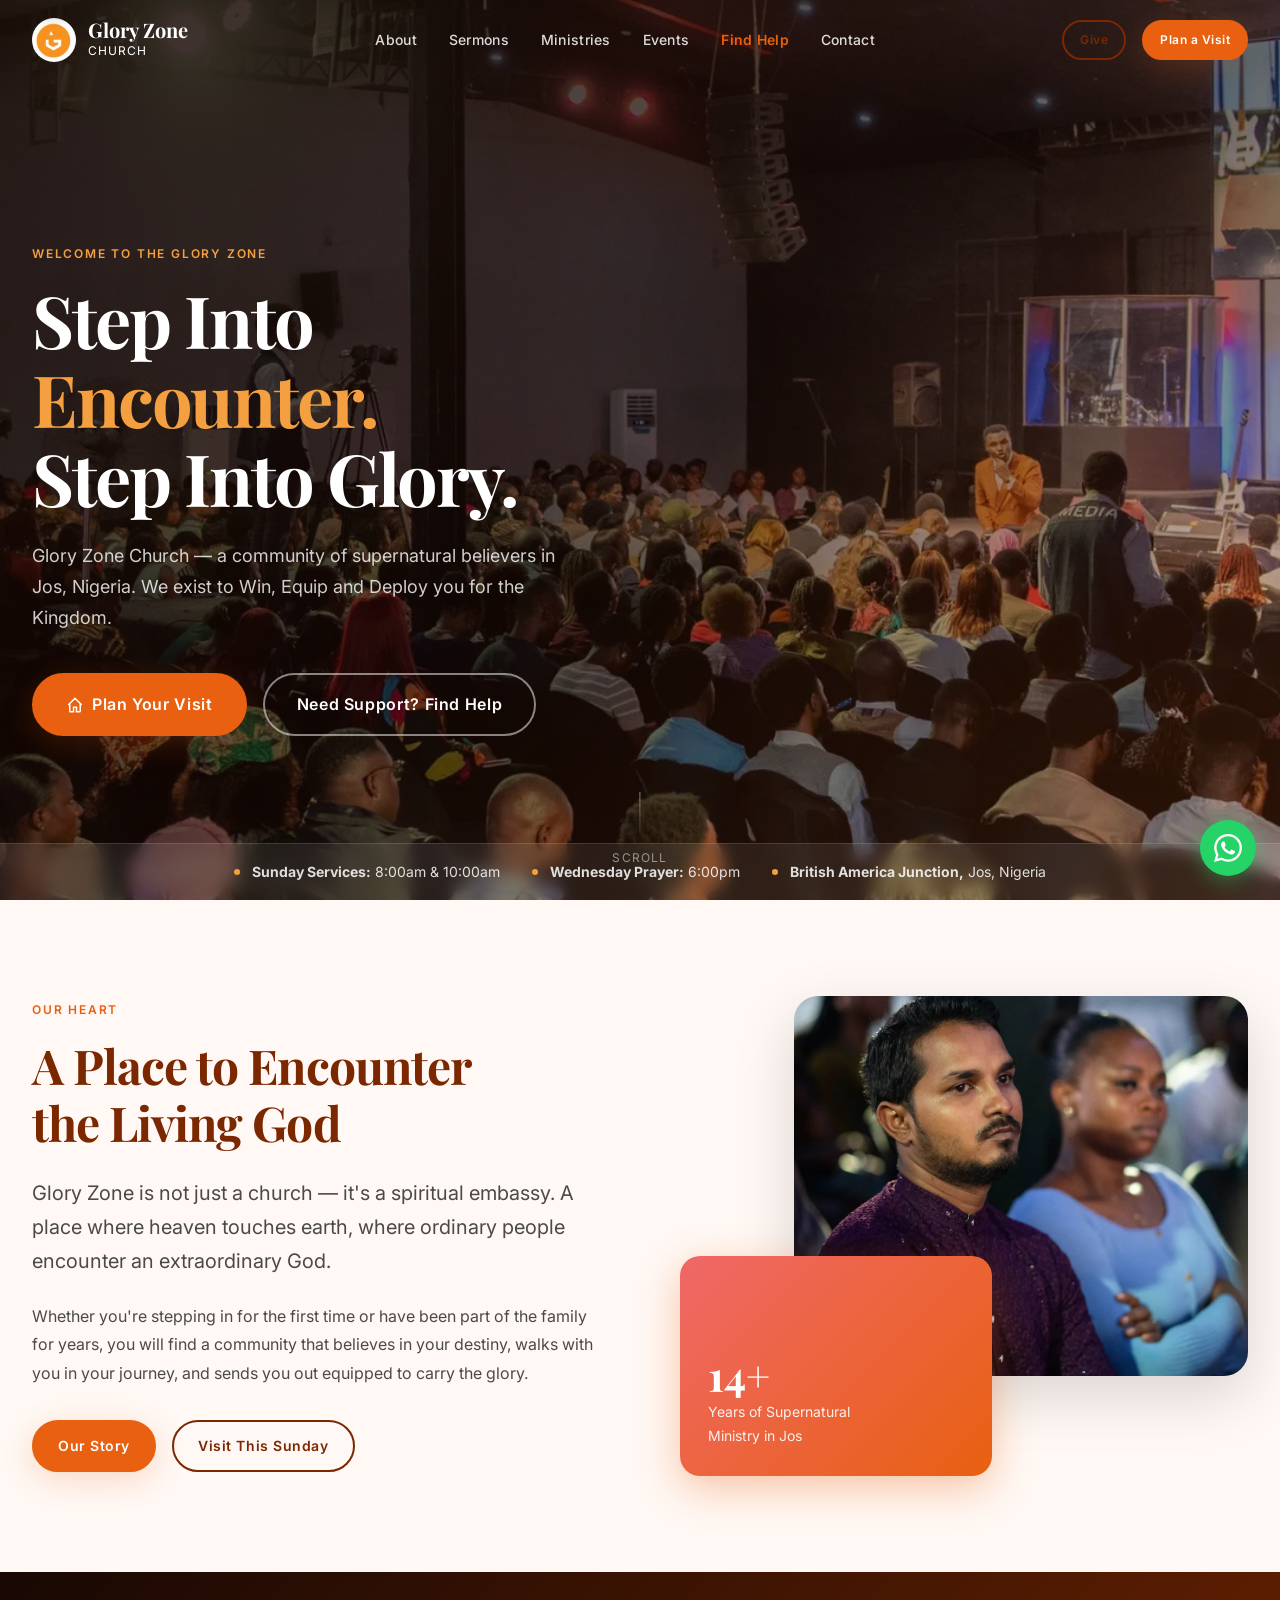
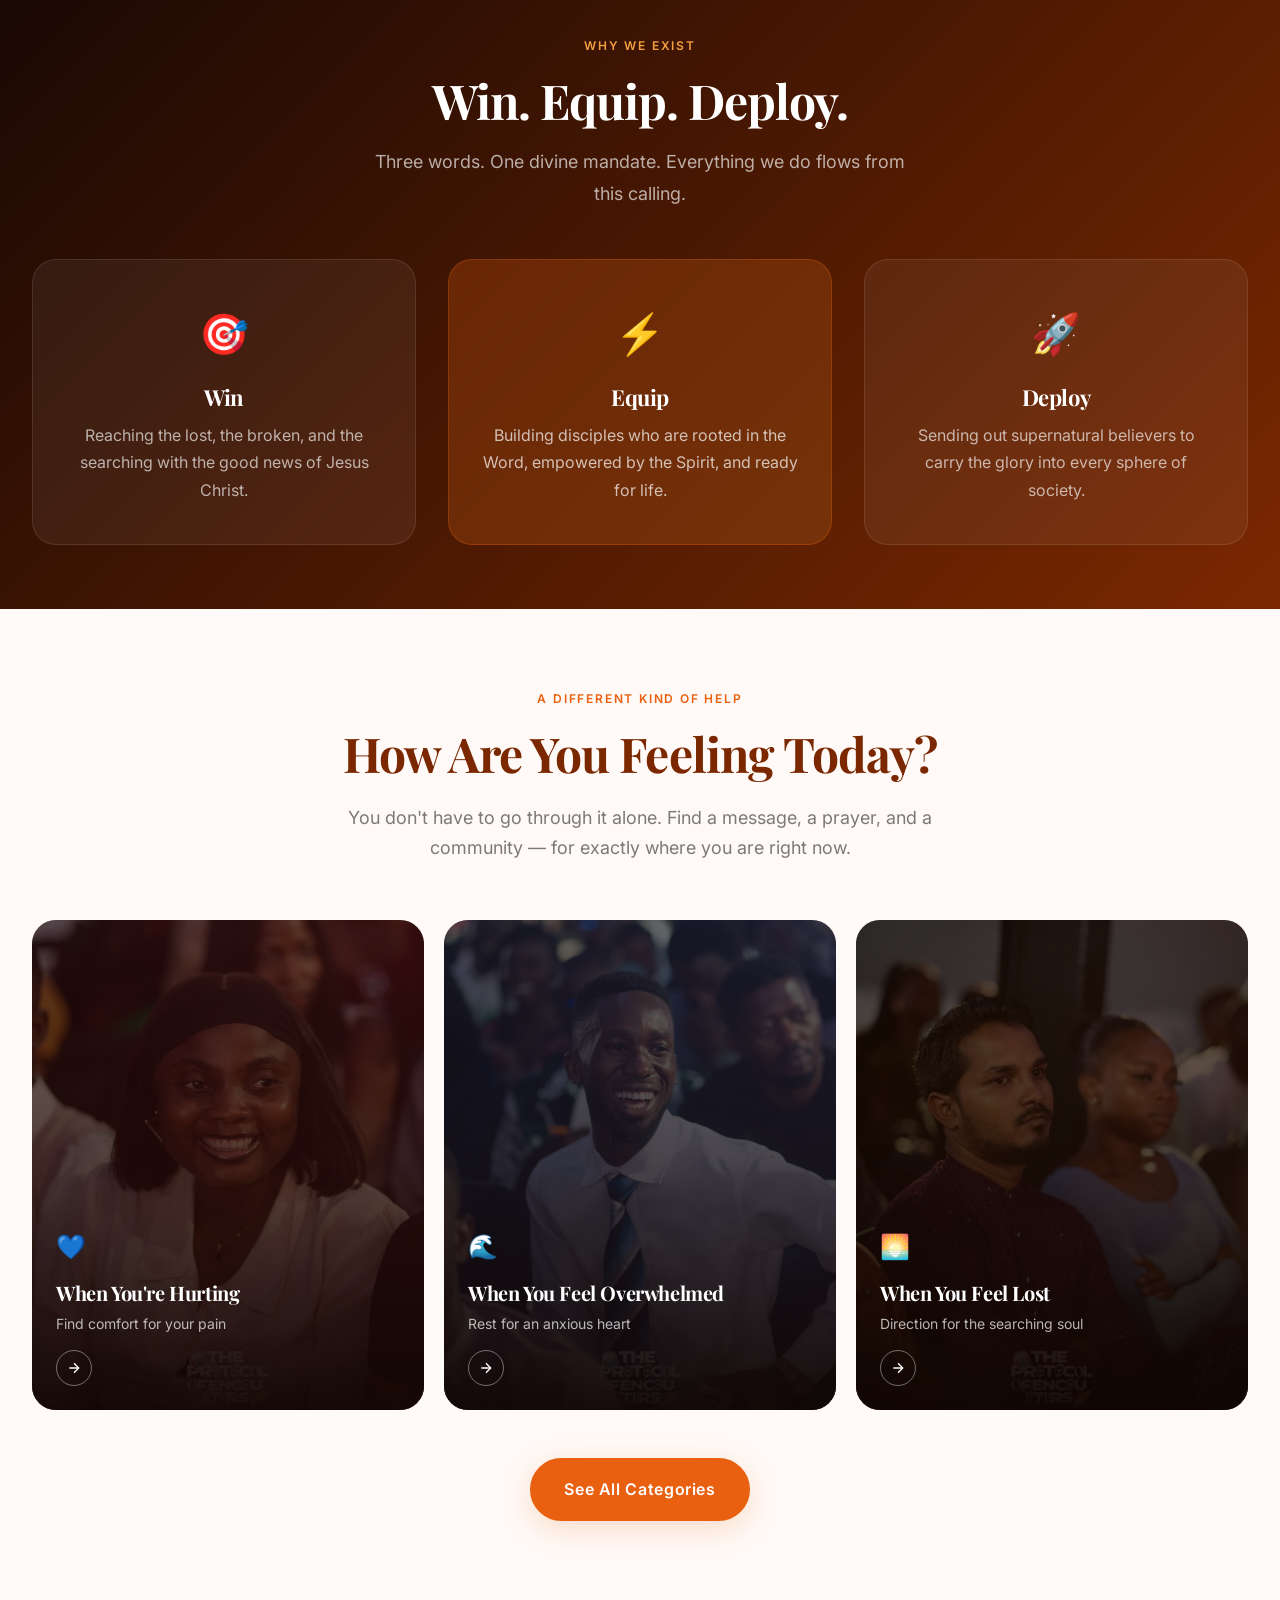
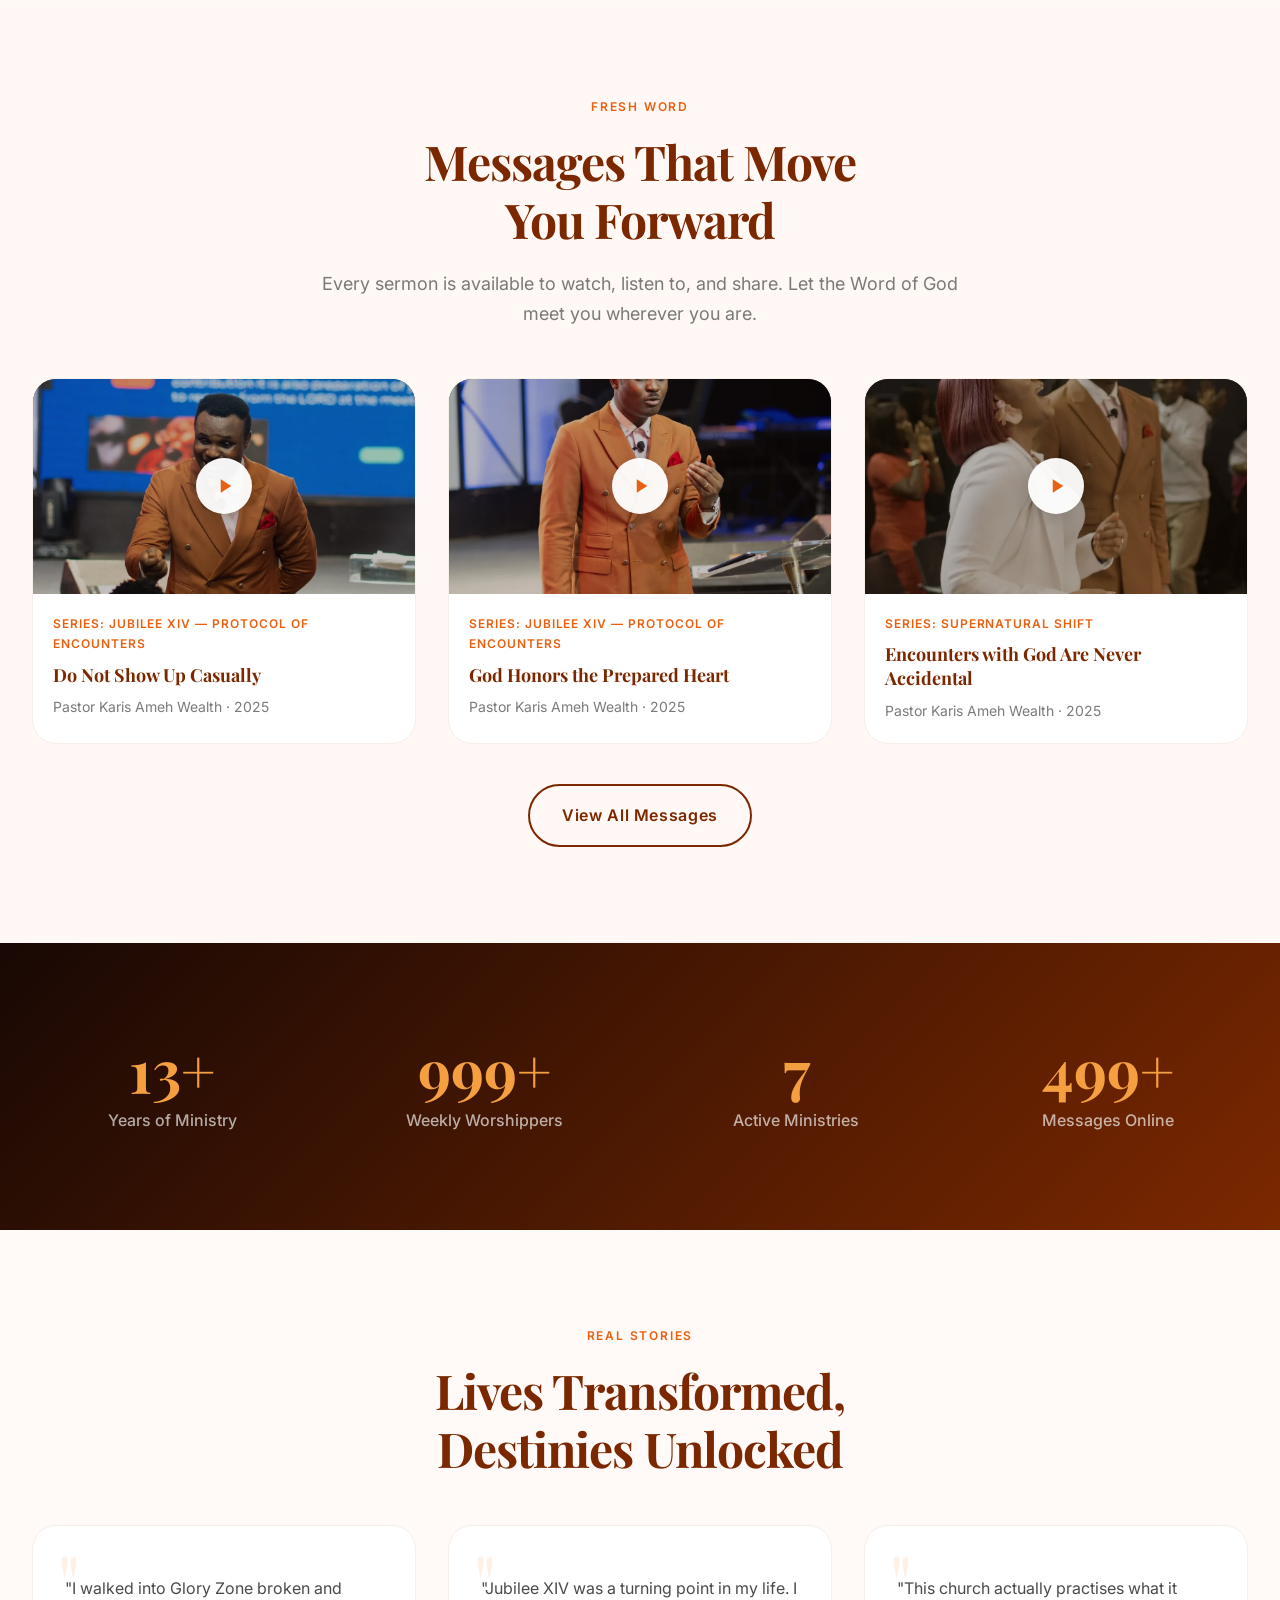
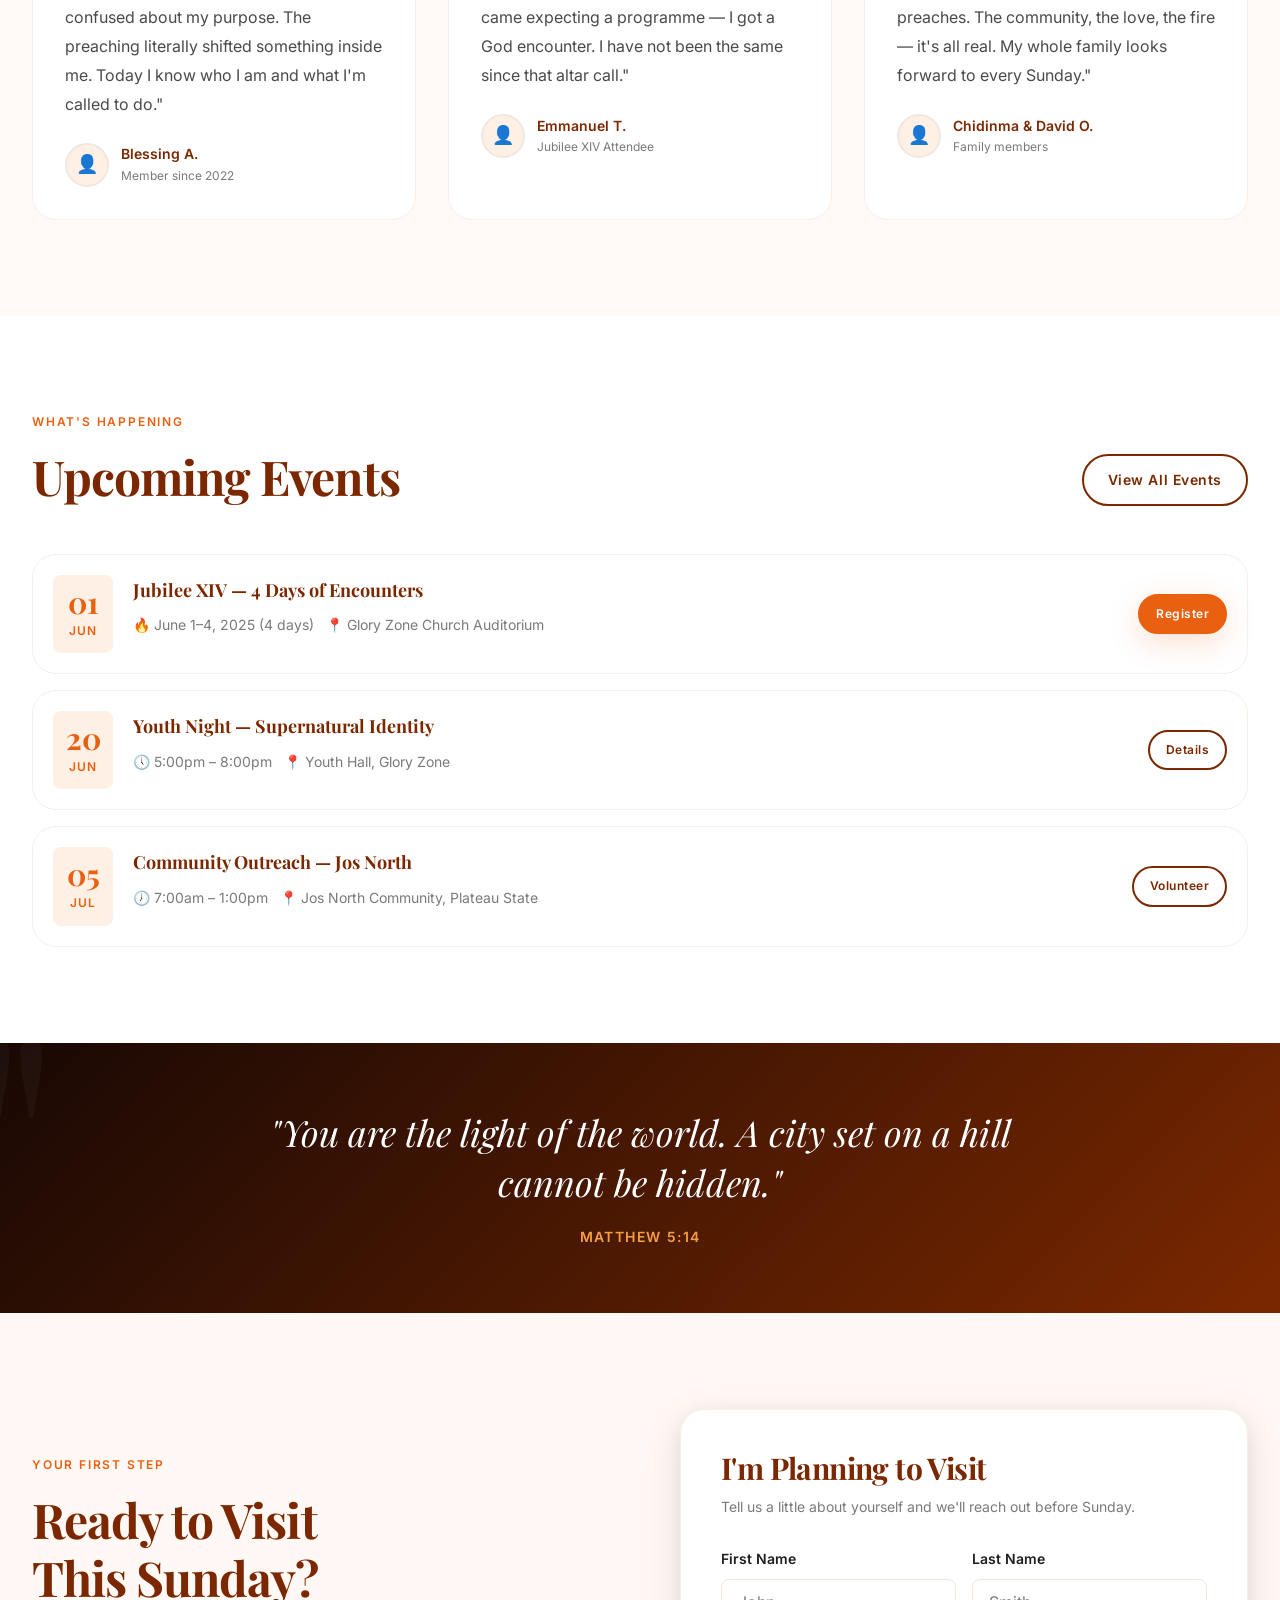
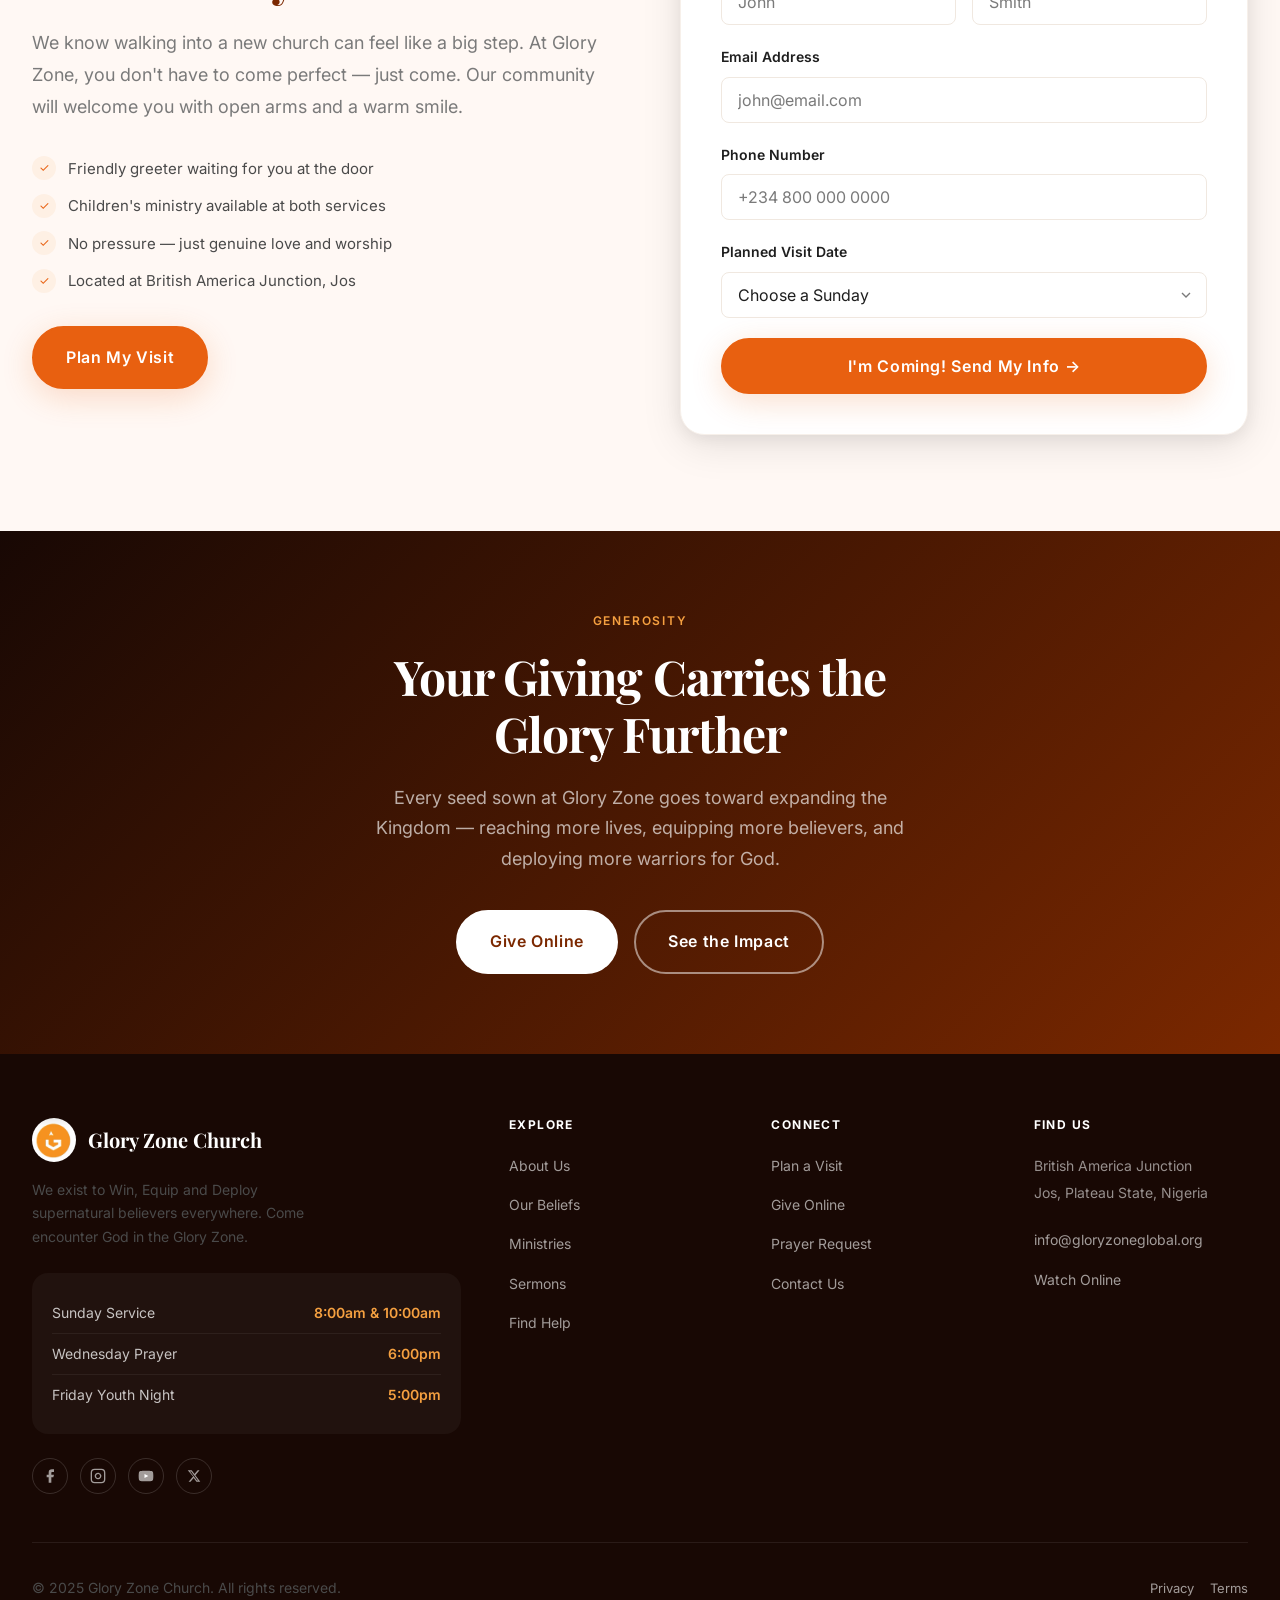
==== commit ff89bbbf: "Update pastor name to Karis Ameh Wealth across all pages" ====
--- a/index.html
+++ b/index.html
@@ -280,7 +280,7 @@
             <div class="sermon-card__body">
               <div class="sermon-card__series">Series: Jubilee XIV — Protocol of Encounters</div>
               <div class="sermon-card__title">Do Not Show Up Casually</div>
-              <div class="sermon-card__speaker">Pastor Peniel Utibe · 2025</div>
+              <div class="sermon-card__speaker">Pastor Karis Ameh Wealth · 2025</div>
             </div>
           </div>
 
@@ -296,7 +296,7 @@
             <div class="sermon-card__body">
               <div class="sermon-card__series">Series: Jubilee XIV — Protocol of Encounters</div>
               <div class="sermon-card__title">God Honors the Prepared Heart</div>
-              <div class="sermon-card__speaker">Pastor Peniel Utibe · 2025</div>
+              <div class="sermon-card__speaker">Pastor Karis Ameh Wealth · 2025</div>
             </div>
           </div>
 
@@ -312,7 +312,7 @@
             <div class="sermon-card__body">
               <div class="sermon-card__series">Series: Supernatural Shift</div>
               <div class="sermon-card__title">Encounters with God Are Never Accidental</div>
-              <div class="sermon-card__speaker">Pastor Peniel Utibe · 2025</div>
+              <div class="sermon-card__speaker">Pastor Karis Ameh Wealth · 2025</div>
             </div>
           </div>
 
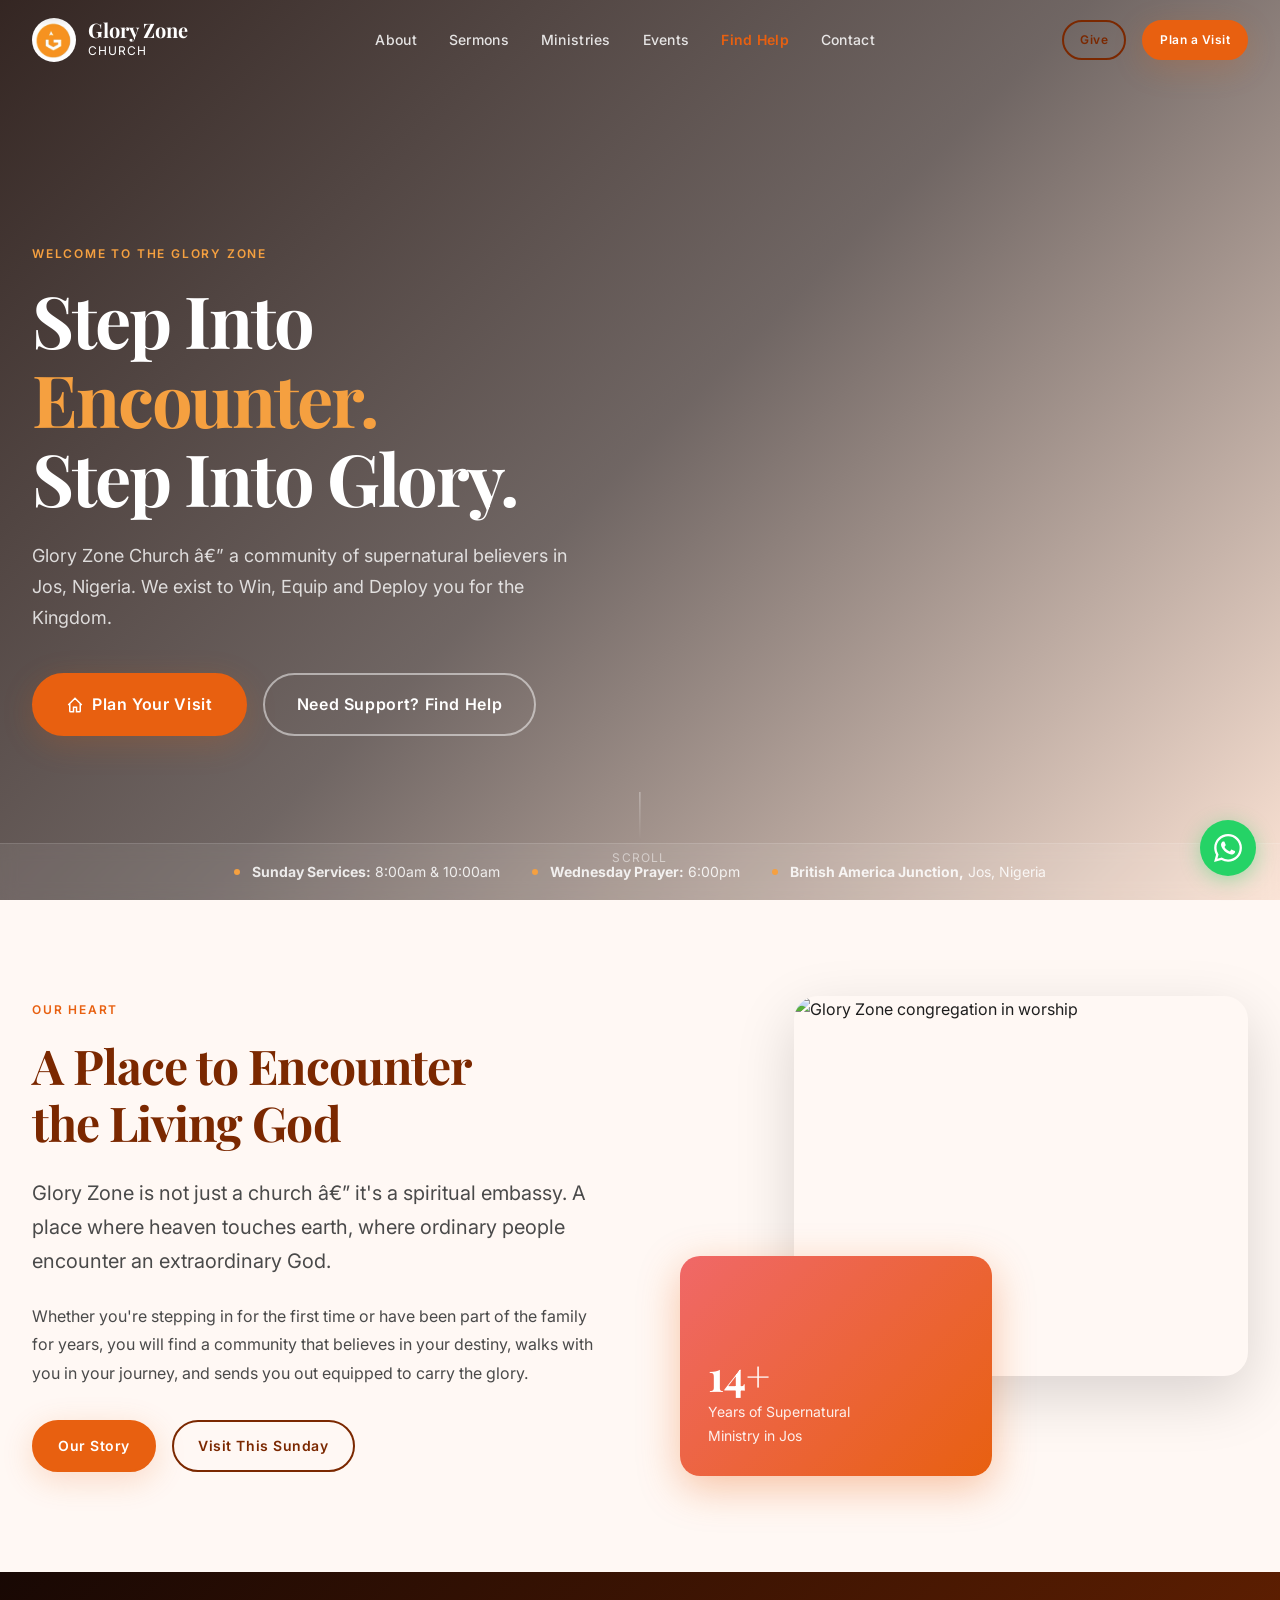
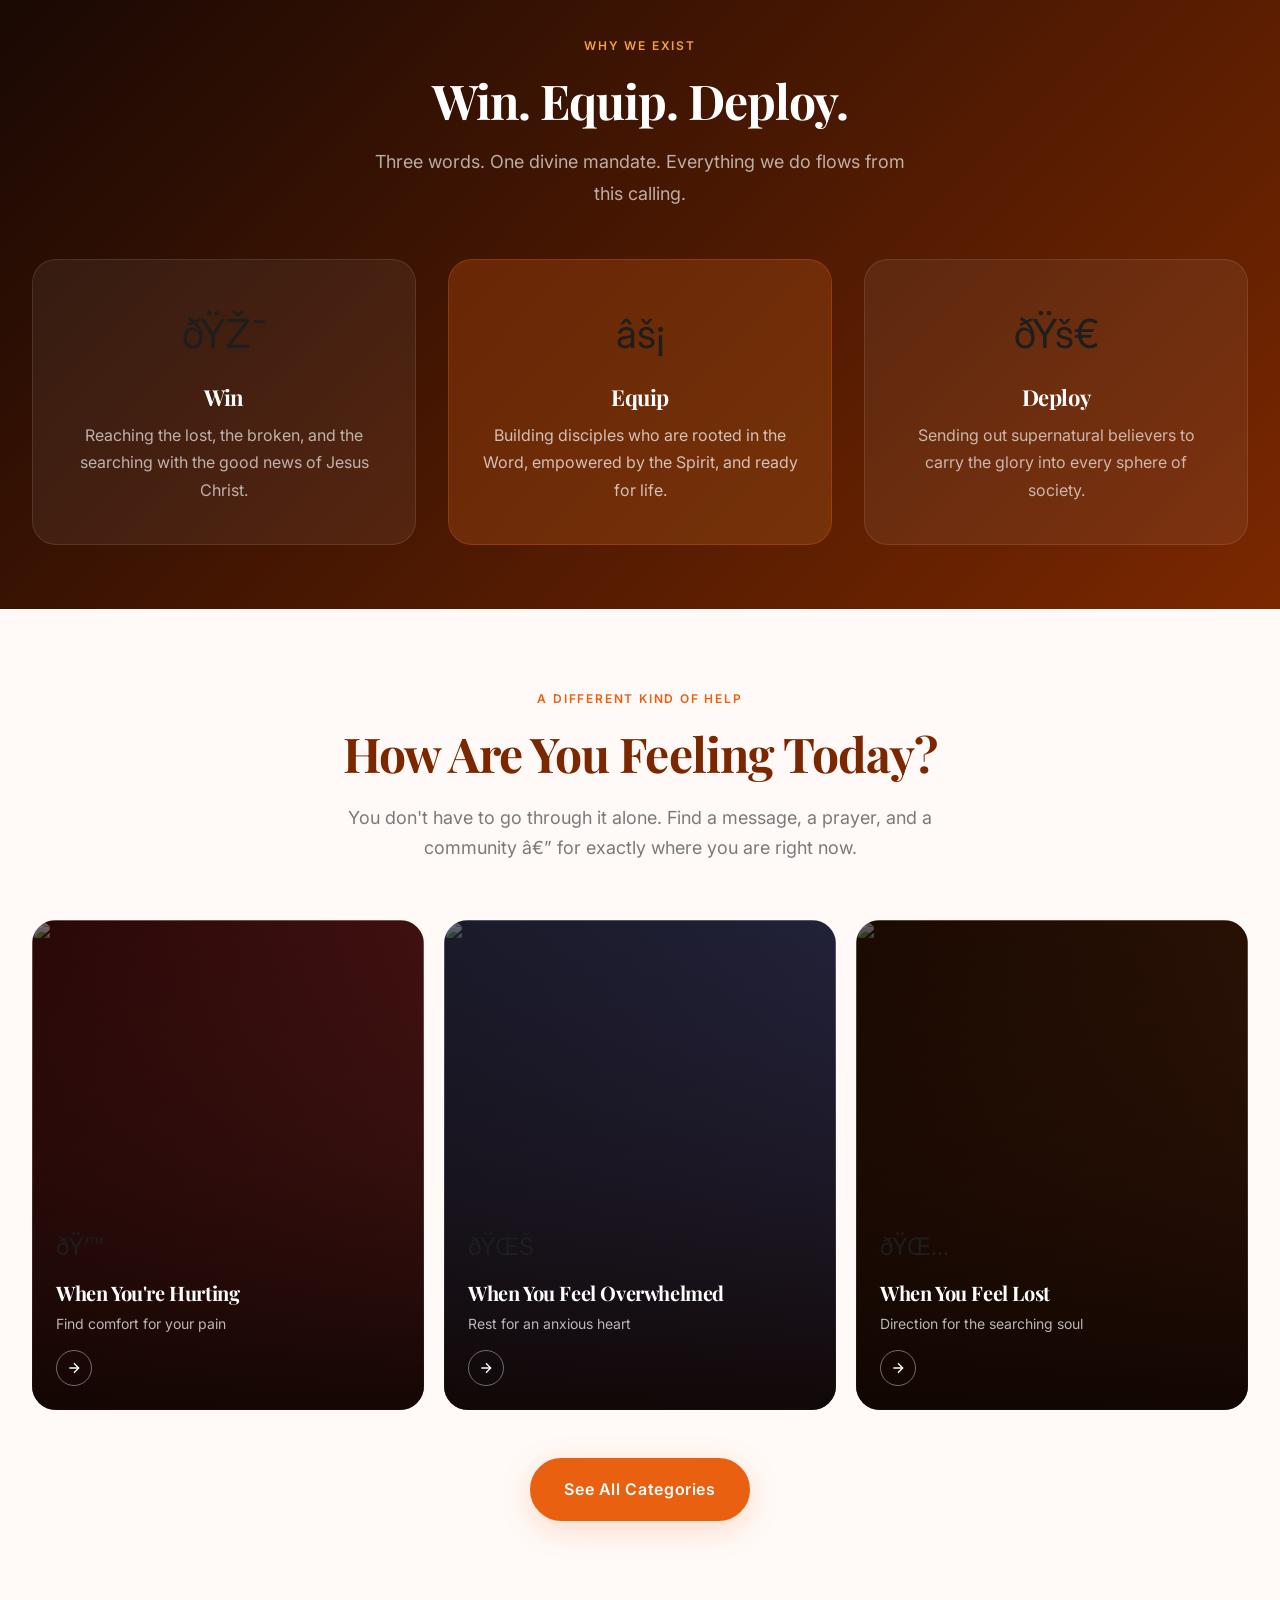
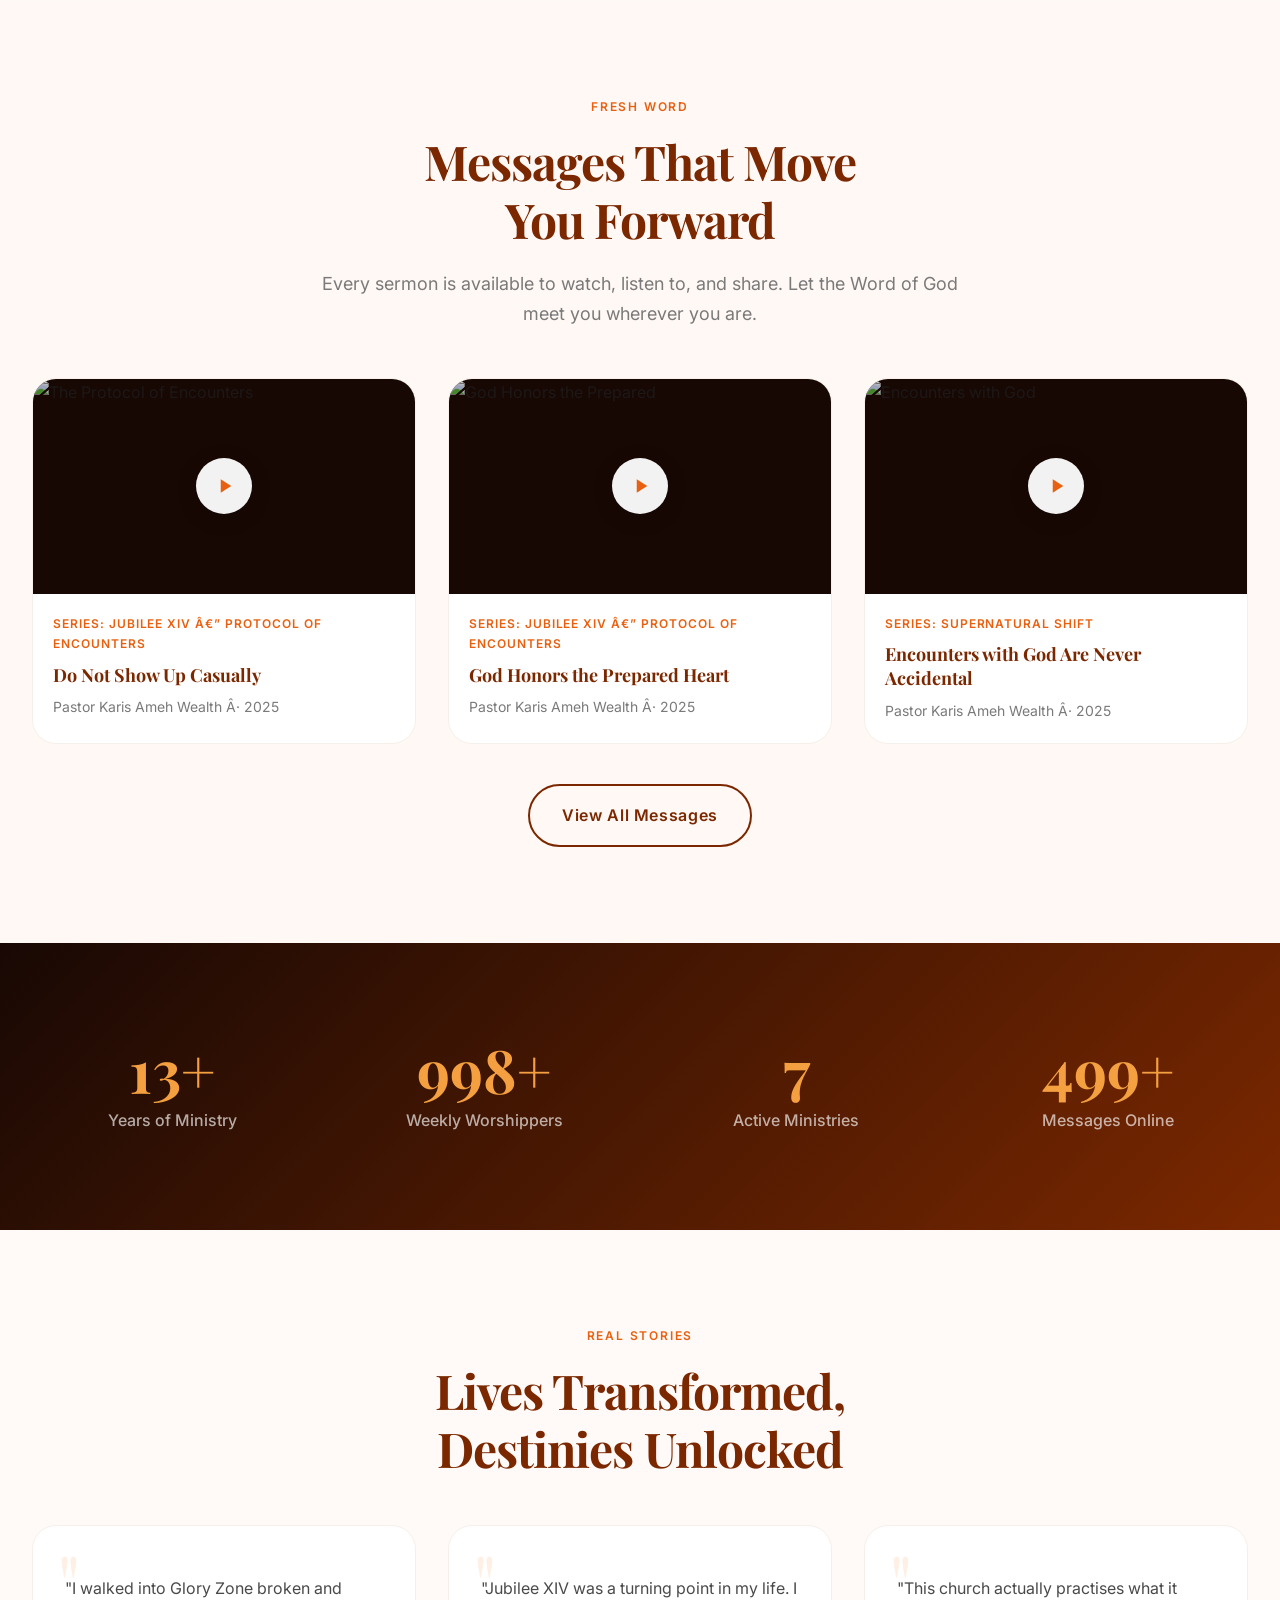
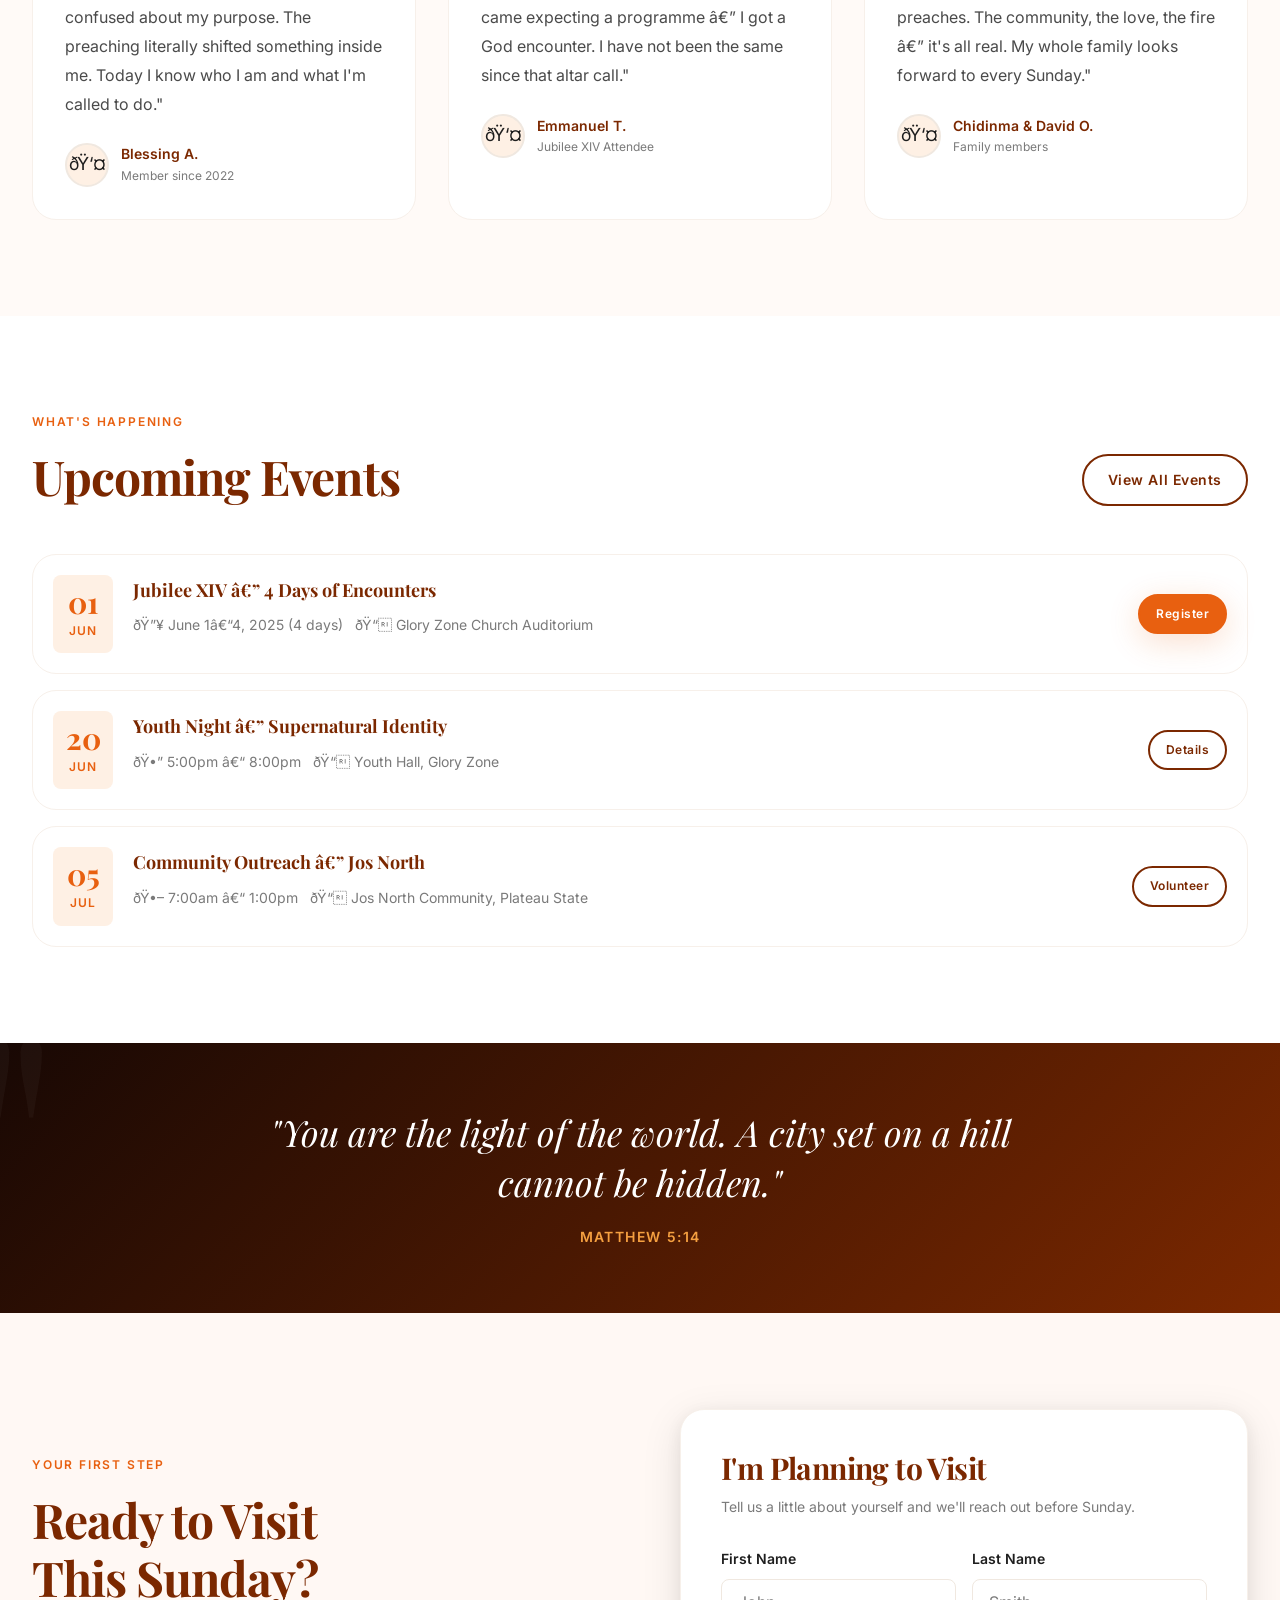
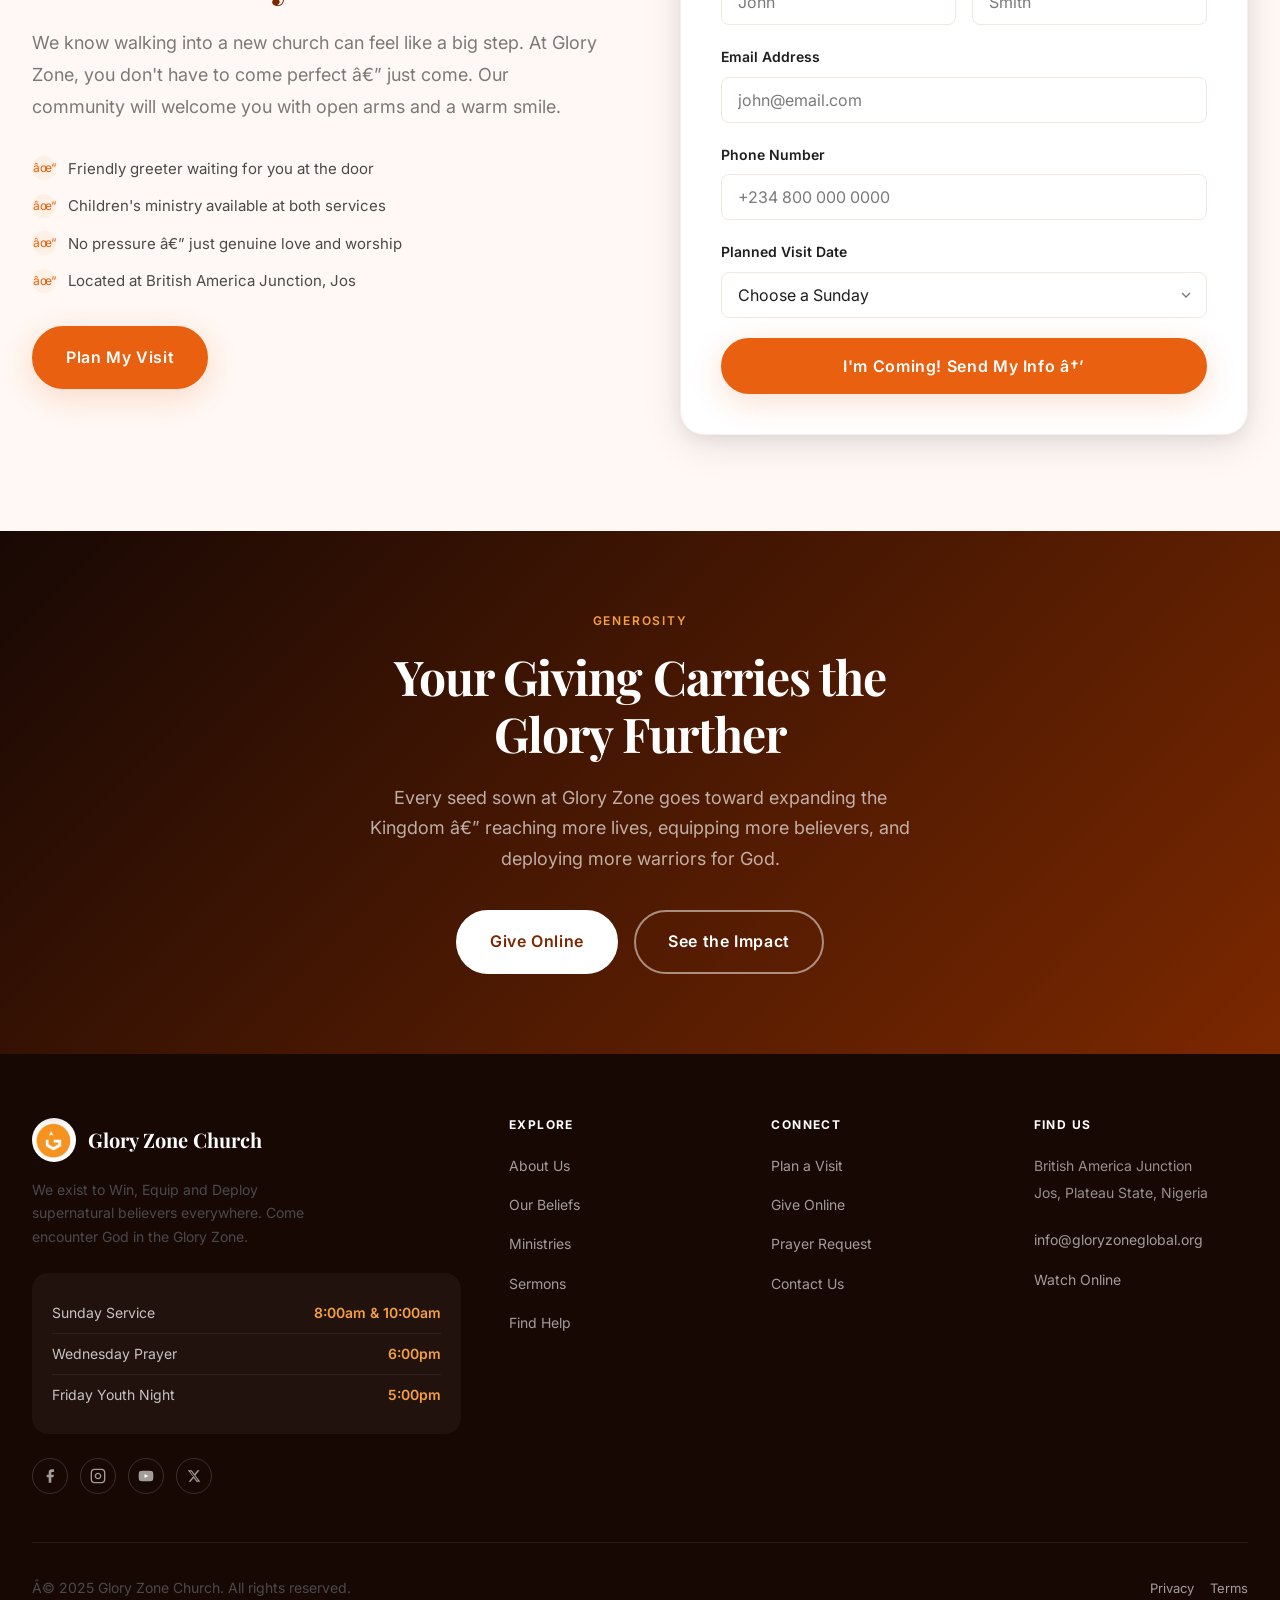
==== commit 90d3aa9e: "Add favicon to all pages Co-Authored-By: Claude Sonnet 4.6 <noreply@anthropic.com>" ====
--- a/index.html
+++ b/index.html
@@ -1,14 +1,18 @@
-<!DOCTYPE html>
+﻿<!DOCTYPE html>
 <html lang="en">
 <head>
   <meta charset="UTF-8" />
   <meta name="viewport" content="width=device-width, initial-scale=1.0" />
-  <meta name="description" content="Glory Zone Church — We exist to Win, Equip and Deploy supernatural believers. Join us every Sunday in Jos, Plateau State, Nigeria." />
+  <meta name="description" content="Glory Zone Church â€” We exist to Win, Equip and Deploy supernatural believers. Join us every Sunday in Jos, Plateau State, Nigeria." />
   <meta property="og:title" content="Glory Zone Church" />
   <meta property="og:description" content="We exist to Win, Equip and Deploy supernatural believers everywhere." />
   <meta property="og:type" content="website" />
-  <title>Glory Zone Church — Home</title>
+  <title>Glory Zone Church â€” Home</title>
+    <link rel="icon" href="logos/8YkVA8Vz_400x400.jpg" type="image/jpeg" />
+  <link rel="apple-touch-icon" href="logos/8YkVA8Vz_400x400.jpg" />
   <link rel="preconnect" href="https://fonts.googleapis.com" />
+    <link rel="icon" href="logos/8YkVA8Vz_400x400.jpg" type="image/jpeg" />
+  <link rel="apple-touch-icon" href="logos/8YkVA8Vz_400x400.jpg" />
   <link rel="preconnect" href="https://fonts.gstatic.com" crossorigin />
   <link href="https://fonts.googleapis.com/css2?family=Playfair+Display:ital,wght@0,700;0,800;1,700&family=Inter:wght@400;500;600&display=swap" rel="stylesheet" />
   <link rel="stylesheet" href="css/style.css" />
@@ -45,7 +49,7 @@
 
   <!-- Mobile Nav -->
   <div class="mobile-nav" id="mobile-nav">
-    <button class="mobile-nav__close" id="mobile-nav-close">✕</button>
+    <button class="mobile-nav__close" id="mobile-nav-close">âœ•</button>
     <ul class="mobile-nav__links">
       <li><a href="index.html" class="mobile-nav__link">Home</a></li>
       <li><a href="about.html" class="mobile-nav__link">About</a></li>
@@ -62,17 +66,17 @@
   <main>
 
     <!-- ===================================================================
-         HERO — Video background (Jubilee XIV)
+         HERO â€” Video background (Jubilee XIV)
     ==================================================================== -->
     <section class="hero">
       <div class="hero__bg" style="overflow:hidden;">
         <!-- Jubilee XIV video hero -->
         <video
           autoplay muted loop playsinline
-          poster="Images/THE PROTOCOL OF ENCOUNTERS 🔥As we prepare for Jubilee XIV, do not show up casually. God honors (6).webp"
+          poster="Images/THE PROTOCOL OF ENCOUNTERS ðŸ”¥As we prepare for Jubilee XIV, do not show up casually. God honors (6).webp"
           style="position:absolute;top:50%;left:50%;min-width:100%;min-height:100%;width:auto;height:auto;transform:translate(-50%,-50%);object-fit:cover;"
         >
-          <source src="Videos/Welcome to the week of JUBILEE XIV! 4 Days of Encounters of the God kind. 🔥 Starting this Thurs.mp4" type="video/mp4" />
+          <source src="Videos/Welcome to the week of JUBILEE XIV! 4 Days of Encounters of the God kind. ðŸ”¥ Starting this Thurs.mp4" type="video/mp4" />
         </video>
       </div>
 
@@ -84,7 +88,7 @@
           Step Into Glory.
         </h1>
         <p class="hero__subtitle animate-fade-up animate-fade-up--delay-2">
-          Glory Zone Church — a community of supernatural believers in Jos, Nigeria.
+          Glory Zone Church â€” a community of supernatural believers in Jos, Nigeria.
           We exist to Win, Equip and Deploy you for the Kingdom.
         </p>
         <div class="hero__actions animate-fade-up animate-fade-up--delay-3">
@@ -131,7 +135,7 @@
             <span class="section-header__label">Our Heart</span>
             <h2 style="margin-bottom:24px;">A Place to Encounter<br>the Living God</h2>
             <p class="text-lead" style="margin-bottom:24px;">
-              Glory Zone is not just a church — it's a spiritual embassy. A place where heaven touches earth,
+              Glory Zone is not just a church â€” it's a spiritual embassy. A place where heaven touches earth,
               where ordinary people encounter an extraordinary God.
             </p>
             <p style="margin-bottom:32px;">
@@ -149,7 +153,7 @@
           <div class="reveal" style="position:relative;height:480px;">
             <div style="position:absolute;top:0;right:0;width:80%;height:380px;border-radius:24px;overflow:hidden;box-shadow:0 20px 60px rgba(0,0,0,0.15);">
               <img
-                src="Images/THE PROTOCOL OF ENCOUNTERS 🔥As we prepare for Jubilee XIV, do not show up casually. God honors (4).webp"
+                src="Images/THE PROTOCOL OF ENCOUNTERS ðŸ”¥As we prepare for Jubilee XIV, do not show up casually. God honors (4).webp"
                 alt="Glory Zone congregation in worship"
                 style="width:100%;height:100%;object-fit:cover;"
               />
@@ -178,17 +182,17 @@
         </div>
         <div class="grid grid-3 reveal" style="gap:32px;">
           <div style="text-align:center;padding:40px 32px;background:rgba(255,255,255,0.06);border-radius:var(--radius-xl);border:1px solid rgba(255,255,255,0.10);">
-            <div style="font-size:40px;margin-bottom:16px;">🎯</div>
+            <div style="font-size:40px;margin-bottom:16px;">ðŸŽ¯</div>
             <h3 style="font-size:22px;margin-bottom:12px;color:white;">Win</h3>
             <p style="color:rgba(255,255,255,0.65);line-height:1.7;">Reaching the lost, the broken, and the searching with the good news of Jesus Christ.</p>
           </div>
           <div style="text-align:center;padding:40px 32px;background:linear-gradient(135deg,rgba(232,96,16,0.25),rgba(245,160,64,0.15));border-radius:var(--radius-xl);border:1px solid rgba(232,96,16,0.3);">
-            <div style="font-size:40px;margin-bottom:16px;">⚡</div>
+            <div style="font-size:40px;margin-bottom:16px;">âš¡</div>
             <h3 style="font-size:22px;margin-bottom:12px;color:white;">Equip</h3>
             <p style="color:rgba(255,255,255,0.70);line-height:1.7;">Building disciples who are rooted in the Word, empowered by the Spirit, and ready for life.</p>
           </div>
           <div style="text-align:center;padding:40px 32px;background:rgba(255,255,255,0.06);border-radius:var(--radius-xl);border:1px solid rgba(255,255,255,0.10);">
-            <div style="font-size:40px;margin-bottom:16px;">🚀</div>
+            <div style="font-size:40px;margin-bottom:16px;">ðŸš€</div>
             <h3 style="font-size:22px;margin-bottom:12px;color:white;">Deploy</h3>
             <p style="color:rgba(255,255,255,0.65);line-height:1.7;">Sending out supernatural believers to carry the glory into every sphere of society.</p>
           </div>
@@ -205,18 +209,18 @@
           <span class="section-header__label">A Different Kind of Help</span>
           <h2 style="margin-bottom:20px;">How Are You Feeling Today?</h2>
           <p style="color:var(--color-muted);font-size:18px;line-height:1.7;">
-            You don't have to go through it alone. Find a message, a prayer, and a community — for exactly where you are right now.
+            You don't have to go through it alone. Find a message, a prayer, and a community â€” for exactly where you are right now.
           </p>
         </div>
         <div style="display:grid;grid-template-columns:repeat(3,1fr);gap:20px;margin-bottom:48px;" class="reveal">
 
           <a href="find-help.html#hurting" class="help-card">
             <div class="help-card__bg" style="background:linear-gradient(135deg,#2A0808 0%,#5A1A1A 100%);">
-              <img src="Images/THE PROTOCOL OF ENCOUNTERS 🔥As we prepare for Jubilee XIV, do not show up casually. God honors.webp" alt="" style="width:100%;height:100%;object-fit:cover;opacity:0.4;" />
+              <img src="Images/THE PROTOCOL OF ENCOUNTERS ðŸ”¥As we prepare for Jubilee XIV, do not show up casually. God honors.webp" alt="" style="width:100%;height:100%;object-fit:cover;opacity:0.4;" />
             </div>
             <div class="help-card__overlay"></div>
             <div class="help-card__content">
-              <span class="help-card__icon">💙</span>
+              <span class="help-card__icon">ðŸ’™</span>
               <h3 class="help-card__title">When You're Hurting</h3>
               <p class="help-card__sub">Find comfort for your pain</p>
               <div class="help-card__arrow"><svg viewBox="0 0 24 24" stroke-width="2"><line x1="5" y1="12" x2="19" y2="12"/><polyline points="12 5 19 12 12 19"/></svg></div>
@@ -225,11 +229,11 @@
 
           <a href="find-help.html#overwhelmed" class="help-card">
             <div class="help-card__bg" style="background:linear-gradient(135deg,#1A1A2A 0%,#2A2A4A 100%);">
-              <img src="Images/THE PROTOCOL OF ENCOUNTERS 🔥As we prepare for Jubilee XIV, do not show up casually. God honors (1).webp" alt="" style="width:100%;height:100%;object-fit:cover;opacity:0.35;" />
+              <img src="Images/THE PROTOCOL OF ENCOUNTERS ðŸ”¥As we prepare for Jubilee XIV, do not show up casually. God honors (1).webp" alt="" style="width:100%;height:100%;object-fit:cover;opacity:0.35;" />
             </div>
             <div class="help-card__overlay"></div>
             <div class="help-card__content">
-              <span class="help-card__icon">🌊</span>
+              <span class="help-card__icon">ðŸŒŠ</span>
               <h3 class="help-card__title">When You Feel Overwhelmed</h3>
               <p class="help-card__sub">Rest for an anxious heart</p>
               <div class="help-card__arrow"><svg viewBox="0 0 24 24" stroke-width="2"><line x1="5" y1="12" x2="19" y2="12"/><polyline points="12 5 19 12 12 19"/></svg></div>
@@ -238,11 +242,11 @@
 
           <a href="find-help.html#lost" class="help-card">
             <div class="help-card__bg" style="background:linear-gradient(135deg,#1A0A02 0%,#3A1808 100%);">
-              <img src="Images/THE PROTOCOL OF ENCOUNTERS 🔥As we prepare for Jubilee XIV, do not show up casually. God honors (4).webp" alt="" style="width:100%;height:100%;object-fit:cover;opacity:0.35;" />
+              <img src="Images/THE PROTOCOL OF ENCOUNTERS ðŸ”¥As we prepare for Jubilee XIV, do not show up casually. God honors (4).webp" alt="" style="width:100%;height:100%;object-fit:cover;opacity:0.35;" />
             </div>
             <div class="help-card__overlay"></div>
             <div class="help-card__content">
-              <span class="help-card__icon">🌅</span>
+              <span class="help-card__icon">ðŸŒ…</span>
               <h3 class="help-card__title">When You Feel Lost</h3>
               <p class="help-card__sub">Direction for the searching soul</p>
               <div class="help-card__arrow"><svg viewBox="0 0 24 24" stroke-width="2"><line x1="5" y1="12" x2="19" y2="12"/><polyline points="12 5 19 12 12 19"/></svg></div>
@@ -270,7 +274,7 @@
 
           <div class="sermon-card">
             <div class="sermon-card__thumb">
-              <img src="Pastors photo/THE PROTOCOL OF ENCOUNTERS 🔥As we prepare for Jubilee XIV, do not show up casually. God honors (2).webp" alt="The Protocol of Encounters" style="width:100%;height:100%;object-fit:cover;" />
+              <img src="Pastors photo/THE PROTOCOL OF ENCOUNTERS ðŸ”¥As we prepare for Jubilee XIV, do not show up casually. God honors (2).webp" alt="The Protocol of Encounters" style="width:100%;height:100%;object-fit:cover;" />
               <div class="sermon-card__play">
                 <div class="sermon-card__play-btn" style="cursor:pointer;">
                   <svg width="18" height="18" viewBox="0 0 24 24"><polygon points="5 3 19 12 5 21 5 3"/></svg>
@@ -278,15 +282,15 @@
               </div>
             </div>
             <div class="sermon-card__body">
-              <div class="sermon-card__series">Series: Jubilee XIV — Protocol of Encounters</div>
+              <div class="sermon-card__series">Series: Jubilee XIV â€” Protocol of Encounters</div>
               <div class="sermon-card__title">Do Not Show Up Casually</div>
-              <div class="sermon-card__speaker">Pastor Karis Ameh Wealth · 2025</div>
+              <div class="sermon-card__speaker">Pastor Karis Ameh Wealth Â· 2025</div>
             </div>
           </div>
 
           <div class="sermon-card">
             <div class="sermon-card__thumb">
-              <img src="Pastors photo/THE PROTOCOL OF ENCOUNTERS 🔥As we prepare for Jubilee XIV, do not show up casually. God honors (3).webp" alt="God Honors the Prepared" style="width:100%;height:100%;object-fit:cover;" />
+              <img src="Pastors photo/THE PROTOCOL OF ENCOUNTERS ðŸ”¥As we prepare for Jubilee XIV, do not show up casually. God honors (3).webp" alt="God Honors the Prepared" style="width:100%;height:100%;object-fit:cover;" />
               <div class="sermon-card__play">
                 <div class="sermon-card__play-btn" style="cursor:pointer;">
                   <svg width="18" height="18" viewBox="0 0 24 24"><polygon points="5 3 19 12 5 21 5 3"/></svg>
@@ -294,15 +298,15 @@
               </div>
             </div>
             <div class="sermon-card__body">
-              <div class="sermon-card__series">Series: Jubilee XIV — Protocol of Encounters</div>
+              <div class="sermon-card__series">Series: Jubilee XIV â€” Protocol of Encounters</div>
               <div class="sermon-card__title">God Honors the Prepared Heart</div>
-              <div class="sermon-card__speaker">Pastor Karis Ameh Wealth · 2025</div>
+              <div class="sermon-card__speaker">Pastor Karis Ameh Wealth Â· 2025</div>
             </div>
           </div>
 
           <div class="sermon-card">
             <div class="sermon-card__thumb">
-              <img src="Pastors photo/Forever, we join the host of Heaven to sing the song of angels, only you deserve our praise💃🕺 (1).webp" alt="Encounters with God" style="width:100%;height:100%;object-fit:cover;" />
+              <img src="Pastors photo/Forever, we join the host of Heaven to sing the song of angels, only you deserve our praiseðŸ’ƒðŸ•º (1).webp" alt="Encounters with God" style="width:100%;height:100%;object-fit:cover;" />
               <div class="sermon-card__play">
                 <div class="sermon-card__play-btn" style="cursor:pointer;">
                   <svg width="18" height="18" viewBox="0 0 24 24"><polygon points="5 3 19 12 5 21 5 3"/></svg>
@@ -312,7 +316,7 @@
             <div class="sermon-card__body">
               <div class="sermon-card__series">Series: Supernatural Shift</div>
               <div class="sermon-card__title">Encounters with God Are Never Accidental</div>
-              <div class="sermon-card__speaker">Pastor Karis Ameh Wealth · 2025</div>
+              <div class="sermon-card__speaker">Pastor Karis Ameh Wealth Â· 2025</div>
             </div>
           </div>
 
@@ -365,7 +369,7 @@
               "I walked into Glory Zone broken and confused about my purpose. The preaching literally shifted something inside me. Today I know who I am and what I'm called to do."
             </p>
             <div class="testimonial__author">
-              <div class="testimonial__avatar-placeholder">👤</div>
+              <div class="testimonial__avatar-placeholder">ðŸ‘¤</div>
               <div>
                 <div class="testimonial__name">Blessing A.</div>
                 <div class="testimonial__role">Member since 2022</div>
@@ -375,10 +379,10 @@
 
           <div class="testimonial">
             <p class="testimonial__text">
-              "Jubilee XIV was a turning point in my life. I came expecting a programme — I got a God encounter. I have not been the same since that altar call."
+              "Jubilee XIV was a turning point in my life. I came expecting a programme â€” I got a God encounter. I have not been the same since that altar call."
             </p>
             <div class="testimonial__author">
-              <div class="testimonial__avatar-placeholder">👤</div>
+              <div class="testimonial__avatar-placeholder">ðŸ‘¤</div>
               <div>
                 <div class="testimonial__name">Emmanuel T.</div>
                 <div class="testimonial__role">Jubilee XIV Attendee</div>
@@ -388,10 +392,10 @@
 
           <div class="testimonial">
             <p class="testimonial__text">
-              "This church actually practises what it preaches. The community, the love, the fire — it's all real. My whole family looks forward to every Sunday."
+              "This church actually practises what it preaches. The community, the love, the fire â€” it's all real. My whole family looks forward to every Sunday."
             </p>
             <div class="testimonial__author">
-              <div class="testimonial__avatar-placeholder">👤</div>
+              <div class="testimonial__avatar-placeholder">ðŸ‘¤</div>
               <div>
                 <div class="testimonial__name">Chidinma &amp; David O.</div>
                 <div class="testimonial__role">Family members</div>
@@ -423,10 +427,10 @@
               <div class="event-card__month">Jun</div>
             </div>
             <div class="event-card__body">
-              <div class="event-card__title">Jubilee XIV — 4 Days of Encounters</div>
+              <div class="event-card__title">Jubilee XIV â€” 4 Days of Encounters</div>
               <div class="event-card__meta">
-                <span>🔥 June 1–4, 2025 (4 days)</span>
-                <span>📍 Glory Zone Church Auditorium</span>
+                <span>ðŸ”¥ June 1â€“4, 2025 (4 days)</span>
+                <span>ðŸ“ Glory Zone Church Auditorium</span>
               </div>
             </div>
             <a href="events.html" class="btn btn--primary btn--sm" style="flex-shrink:0;align-self:center;">Register</a>
@@ -438,10 +442,10 @@
               <div class="event-card__month">Jun</div>
             </div>
             <div class="event-card__body">
-              <div class="event-card__title">Youth Night — Supernatural Identity</div>
+              <div class="event-card__title">Youth Night â€” Supernatural Identity</div>
               <div class="event-card__meta">
-                <span>🕔 5:00pm – 8:00pm</span>
-                <span>📍 Youth Hall, Glory Zone</span>
+                <span>ðŸ•” 5:00pm â€“ 8:00pm</span>
+                <span>ðŸ“ Youth Hall, Glory Zone</span>
               </div>
             </div>
             <a href="events.html" class="btn btn--secondary btn--sm" style="flex-shrink:0;align-self:center;">Details</a>
@@ -453,10 +457,10 @@
               <div class="event-card__month">Jul</div>
             </div>
             <div class="event-card__body">
-              <div class="event-card__title">Community Outreach — Jos North</div>
+              <div class="event-card__title">Community Outreach â€” Jos North</div>
               <div class="event-card__meta">
-                <span>🕖 7:00am – 1:00pm</span>
-                <span>📍 Jos North Community, Plateau State</span>
+                <span>ðŸ•– 7:00am â€“ 1:00pm</span>
+                <span>ðŸ“ Jos North Community, Plateau State</span>
               </div>
             </div>
             <a href="events.html" class="btn btn--secondary btn--sm" style="flex-shrink:0;align-self:center;">Volunteer</a>
@@ -487,23 +491,23 @@
             <h2 style="margin-bottom:20px;">Ready to Visit<br>This Sunday?</h2>
             <p style="font-size:18px;line-height:1.8;color:var(--color-muted);margin-bottom:32px;">
               We know walking into a new church can feel like a big step. At Glory Zone, you don't have
-              to come perfect — just come. Our community will welcome you with open arms and a warm smile.
+              to come perfect â€” just come. Our community will welcome you with open arms and a warm smile.
             </p>
             <ul style="display:flex;flex-direction:column;gap:12px;margin-bottom:32px;">
               <li style="display:flex;gap:12px;align-items:center;font-size:15px;color:var(--color-text-soft);">
-                <span style="width:24px;height:24px;background:var(--color-accent-subtle);border-radius:50%;display:flex;align-items:center;justify-content:center;color:var(--color-accent);font-size:12px;flex-shrink:0;">✓</span>
+                <span style="width:24px;height:24px;background:var(--color-accent-subtle);border-radius:50%;display:flex;align-items:center;justify-content:center;color:var(--color-accent);font-size:12px;flex-shrink:0;">âœ“</span>
                 Friendly greeter waiting for you at the door
               </li>
               <li style="display:flex;gap:12px;align-items:center;font-size:15px;color:var(--color-text-soft);">
-                <span style="width:24px;height:24px;background:var(--color-accent-subtle);border-radius:50%;display:flex;align-items:center;justify-content:center;color:var(--color-accent);font-size:12px;flex-shrink:0;">✓</span>
+                <span style="width:24px;height:24px;background:var(--color-accent-subtle);border-radius:50%;display:flex;align-items:center;justify-content:center;color:var(--color-accent);font-size:12px;flex-shrink:0;">âœ“</span>
                 Children's ministry available at both services
               </li>
               <li style="display:flex;gap:12px;align-items:center;font-size:15px;color:var(--color-text-soft);">
-                <span style="width:24px;height:24px;background:var(--color-accent-subtle);border-radius:50%;display:flex;align-items:center;justify-content:center;color:var(--color-accent);font-size:12px;flex-shrink:0;">✓</span>
-                No pressure — just genuine love and worship
+                <span style="width:24px;height:24px;background:var(--color-accent-subtle);border-radius:50%;display:flex;align-items:center;justify-content:center;color:var(--color-accent);font-size:12px;flex-shrink:0;">âœ“</span>
+                No pressure â€” just genuine love and worship
               </li>
               <li style="display:flex;gap:12px;align-items:center;font-size:15px;color:var(--color-text-soft);">
-                <span style="width:24px;height:24px;background:var(--color-accent-subtle);border-radius:50%;display:flex;align-items:center;justify-content:center;color:var(--color-accent);font-size:12px;flex-shrink:0;">✓</span>
+                <span style="width:24px;height:24px;background:var(--color-accent-subtle);border-radius:50%;display:flex;align-items:center;justify-content:center;color:var(--color-accent);font-size:12px;flex-shrink:0;">âœ“</span>
                 Located at British America Junction, Jos
               </li>
             </ul>
@@ -543,7 +547,7 @@
                 </select>
               </div>
               <button type="submit" class="btn btn--primary btn--full btn--lg">
-                I'm Coming! Send My Info →
+                I'm Coming! Send My Info â†’
               </button>
             </form>
           </div>
@@ -561,7 +565,7 @@
           <span class="section-header__label" style="color:var(--color-accent-light);">Generosity</span>
           <h2 style="color:white;margin-bottom:20px;">Your Giving Carries the Glory Further</h2>
           <p style="color:rgba(255,255,255,0.65);font-size:18px;line-height:1.7;margin-bottom:36px;">
-            Every seed sown at Glory Zone goes toward expanding the Kingdom — reaching more lives,
+            Every seed sown at Glory Zone goes toward expanding the Kingdom â€” reaching more lives,
             equipping more believers, and deploying more warriors for God.
           </p>
           <div style="display:flex;gap:16px;justify-content:center;flex-wrap:wrap;">
@@ -633,7 +637,7 @@
         </div>
       </div>
       <div class="footer__bottom">
-        <p>© 2025 Glory Zone Church. All rights reserved.</p>
+        <p>Â© 2025 Glory Zone Church. All rights reserved.</p>
         <div style="display:flex;gap:16px;">
           <a href="#" class="footer__link" style="font-size:13px;">Privacy</a>
           <a href="#" class="footer__link" style="font-size:13px;">Terms</a>
@@ -649,3 +653,4 @@
   <script src="js/main.js"></script>
 </body>
 </html>
+
--- a/css/style.css
+++ b/css/style.css
@@ -107,6 +107,8 @@
   -webkit-font-smoothing: antialiased;
   -moz-osx-font-smoothing: grayscale;
   text-rendering: optimizeLegibility;
+  overflow-x: hidden;
+  max-width: 100vw;
 }
 
 body {
@@ -1422,6 +1424,78 @@
 
   .help-detail { padding: var(--space-10) var(--space-5); }
   .help-detail__prayer { padding: var(--space-6); }
+
+  /* ── Collapse ALL inline two-column grids ──────────────────────────────── */
+  div[style*="grid-template-columns:1fr 1fr"],
+  div[style*="grid-template-columns: 1fr 1fr"] {
+    display: block !important;
+  }
+
+  /* ── Collapse inline three-column grids ───────────────────────────────── */
+  div[style*="grid-template-columns:repeat(3,1fr)"],
+  div[style*="grid-template-columns: repeat(3, 1fr)"],
+  div[style*="grid-template-columns:repeat(3, 1fr)"] {
+    display: block !important;
+  }
+
+  /* ── Welcome section card stack — reset height so children can stack ──── */
+  div[style*="position:relative;height:480px"],
+  div[style*="position: relative; height: 480px"] {
+    height: auto !important;
+    min-height: unset !important;
+  }
+
+  /* ── Card stack: main image — lift out of absolute, take full width ────── */
+  div[style*="position:absolute;top:0;right:0;width:80%"] {
+    position: relative !important;
+    top: auto !important; right: auto !important;
+    width: 100% !important;
+    height: 220px !important;
+    border-radius: 16px !important;
+    margin-bottom: 0 !important;
+  }
+
+  /* ── 14-Years badge — lift out of absolute, sit below image ───────────── */
+  div[style*="position:absolute;bottom:0;left:0;width:55%"] {
+    position: relative !important;
+    bottom: auto !important; left: auto !important;
+    width: 100% !important;
+    height: auto !important;
+    min-height: 110px !important;
+    padding: 20px 24px !important;
+    margin-top: 12px !important;
+    border-radius: 16px !important;
+    box-sizing: border-box !important;
+    flex-direction: row !important;
+    align-items: center !important;
+    gap: 16px !important;
+    justify-content: flex-start !important;
+  }
+
+  /* Badge number stays large */
+  div[style*="position:absolute;bottom:0;left:0;width:55%"] > div:first-child {
+    font-size: 48px !important;
+    flex-shrink: 0 !important;
+  }
+
+  /* Badge label text */
+  div[style*="position:absolute;bottom:0;left:0;width:55%"] > div:last-child {
+    font-size: 15px !important;
+    line-height: 1.4 !important;
+  }
+
+  /* ── Events section header flex — stack on mobile ─────────────────────── */
+  div[style*="display:flex;justify-content:space-between;align-items:flex-end"] {
+    flex-direction: column !important;
+    align-items: flex-start !important;
+    gap: 16px !important;
+  }
+
+  /* ── Section with inline padding overrides ─────────────────────────────── */
+  section[style*="padding:80px 0"],
+  section[style*="padding:64px 0"] {
+    padding: 48px 0 !important;
+  }
 }
 
 /* --------------------------------------------------------------------------
@@ -1431,6 +1505,11 @@
   .help-grid { grid-template-columns: 1fr; }
   .help-card { aspect-ratio: 3/2; }
   .giving-options { grid-template-columns: repeat(2, 1fr); }
+
+  /* Further shrink badge number on tiny screens */
+  div[style*="position:absolute;bottom:0;left:0;width:55%"] > div:first-child {
+    font-size: 36px !important;
+  }
 }
 
 /* --------------------------------------------------------------------------
